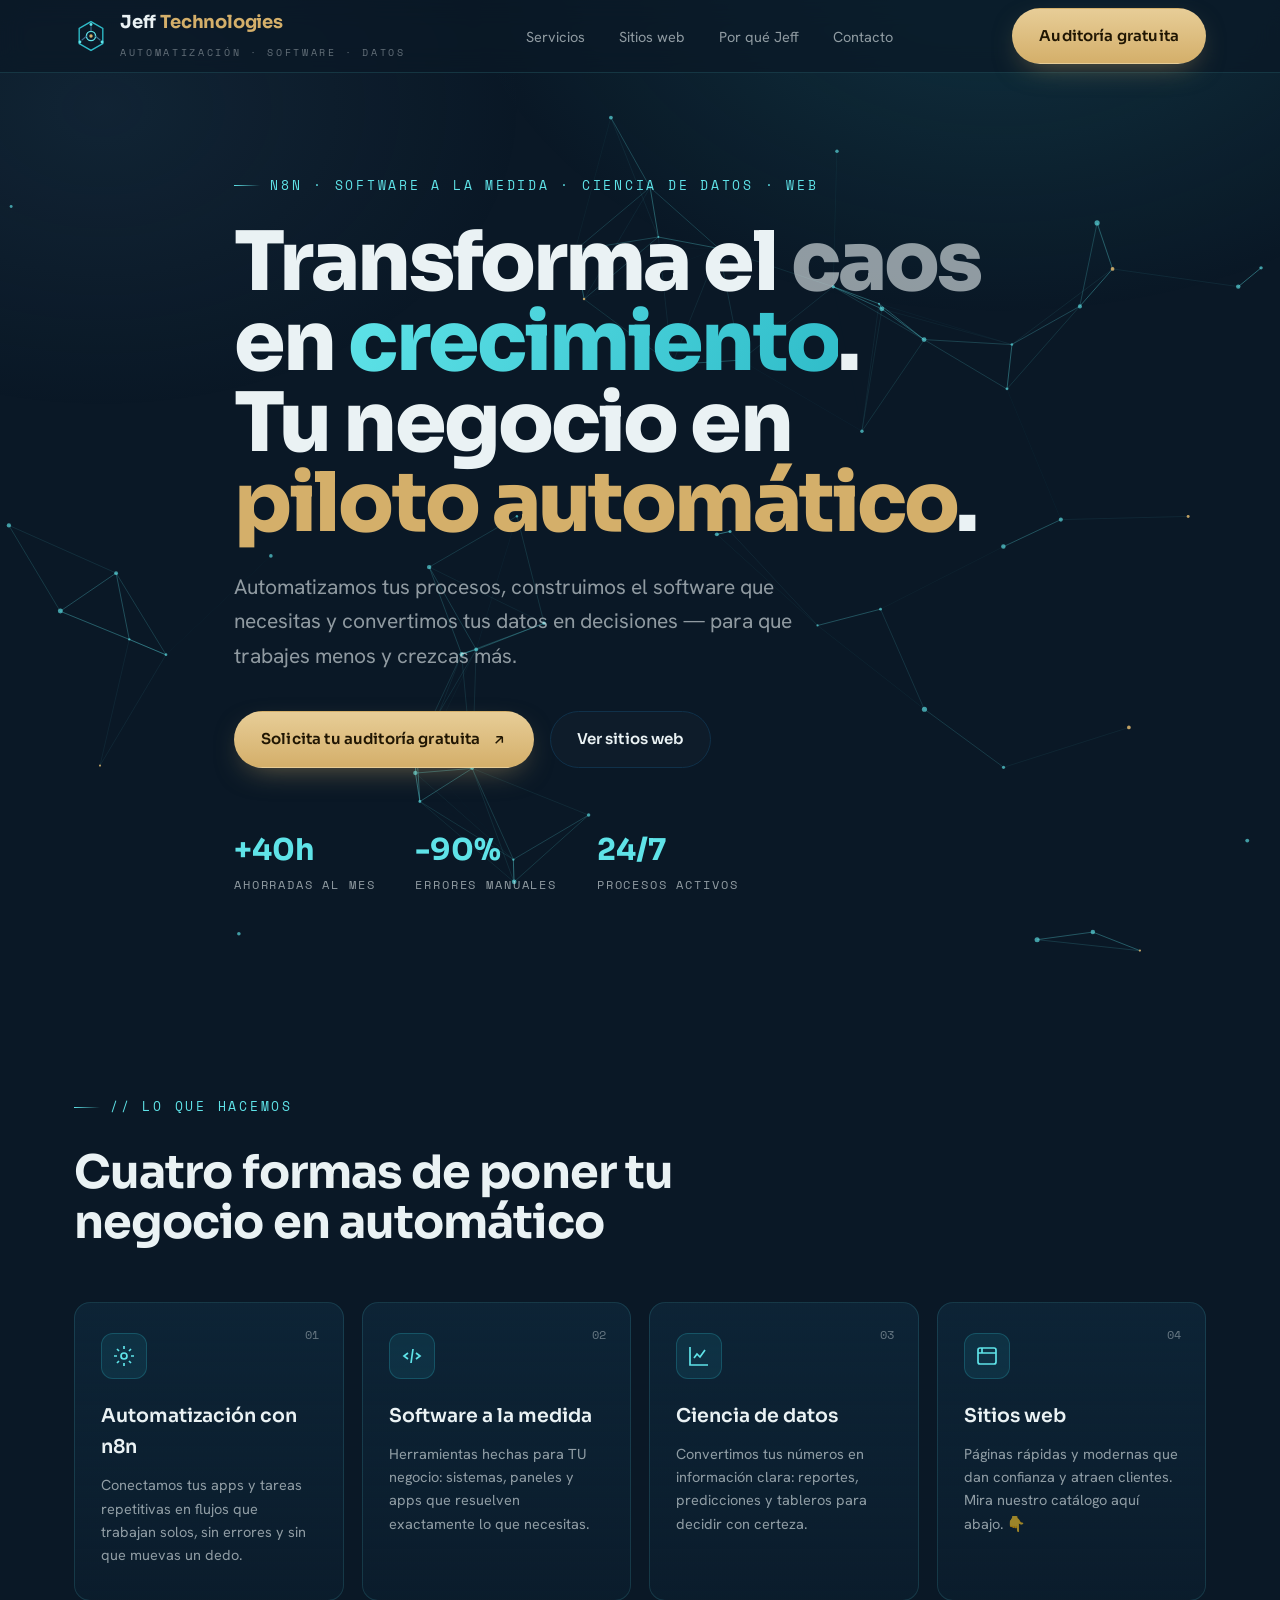
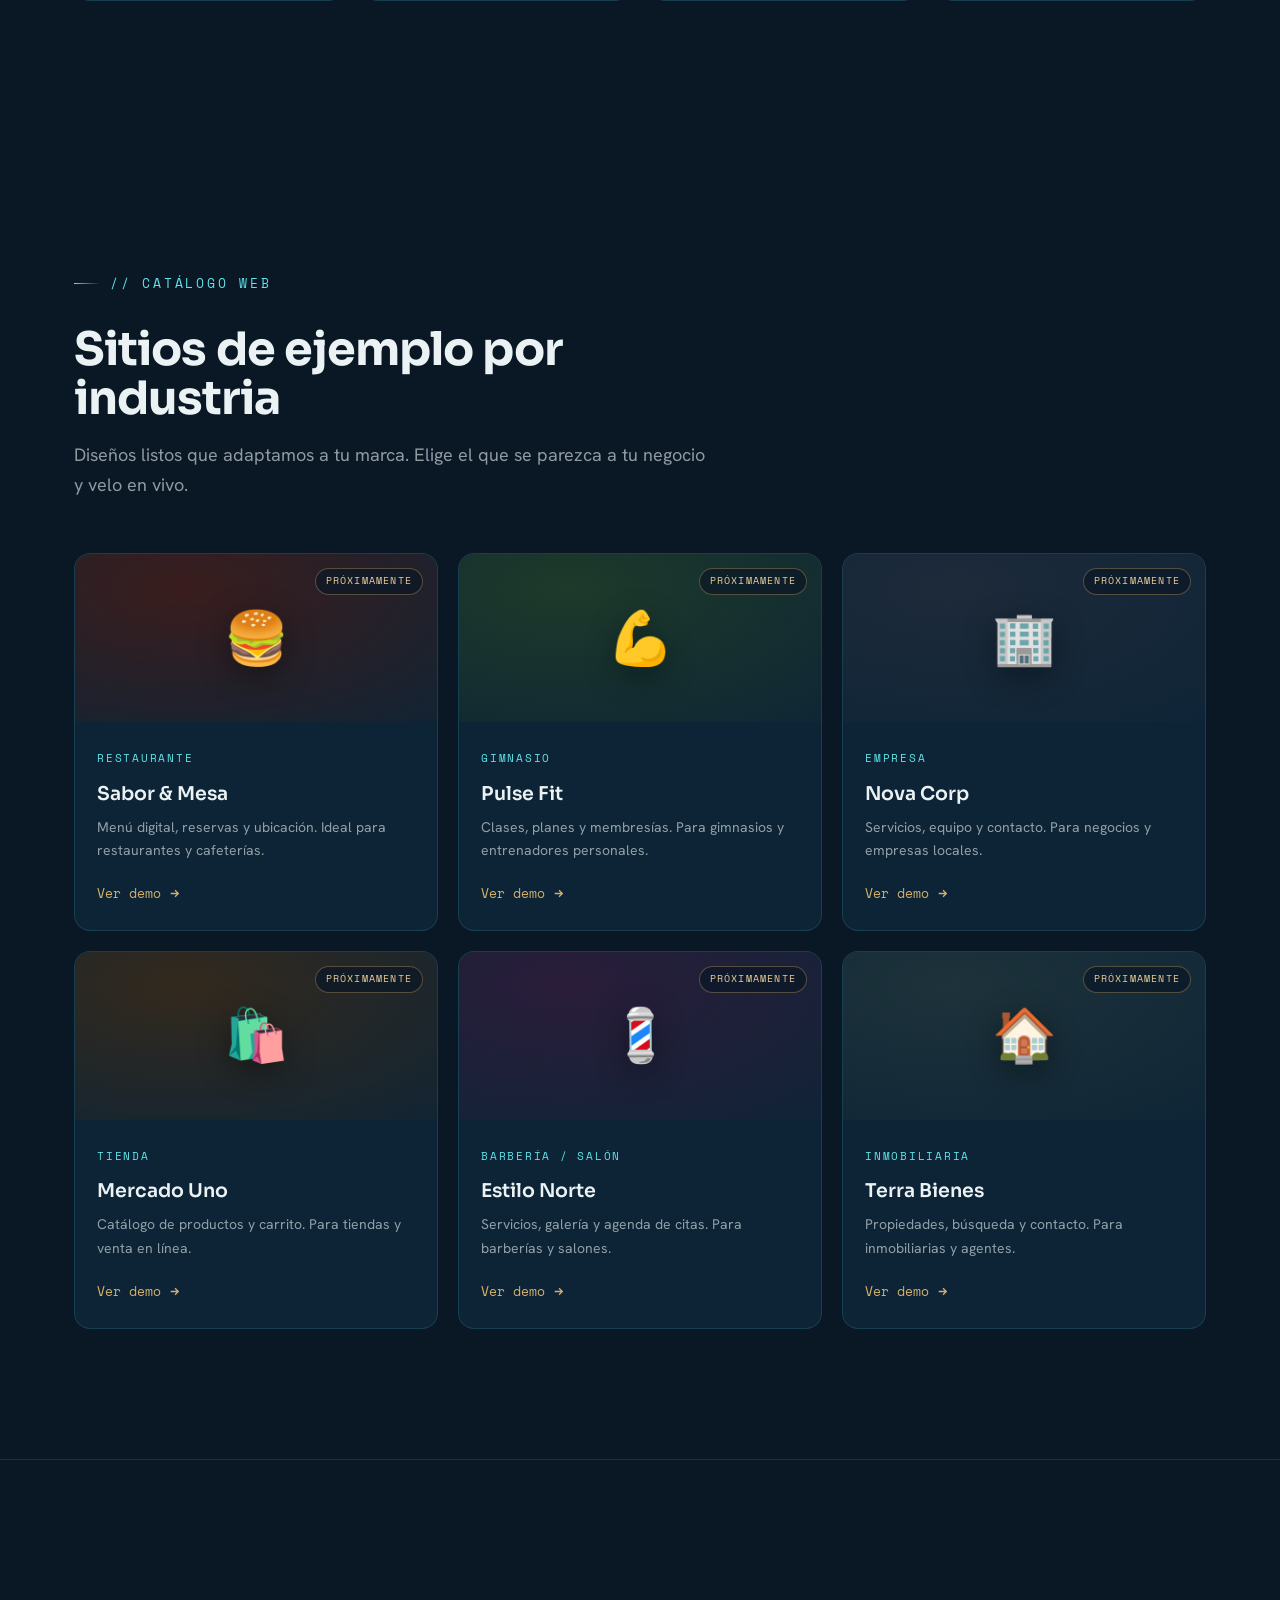
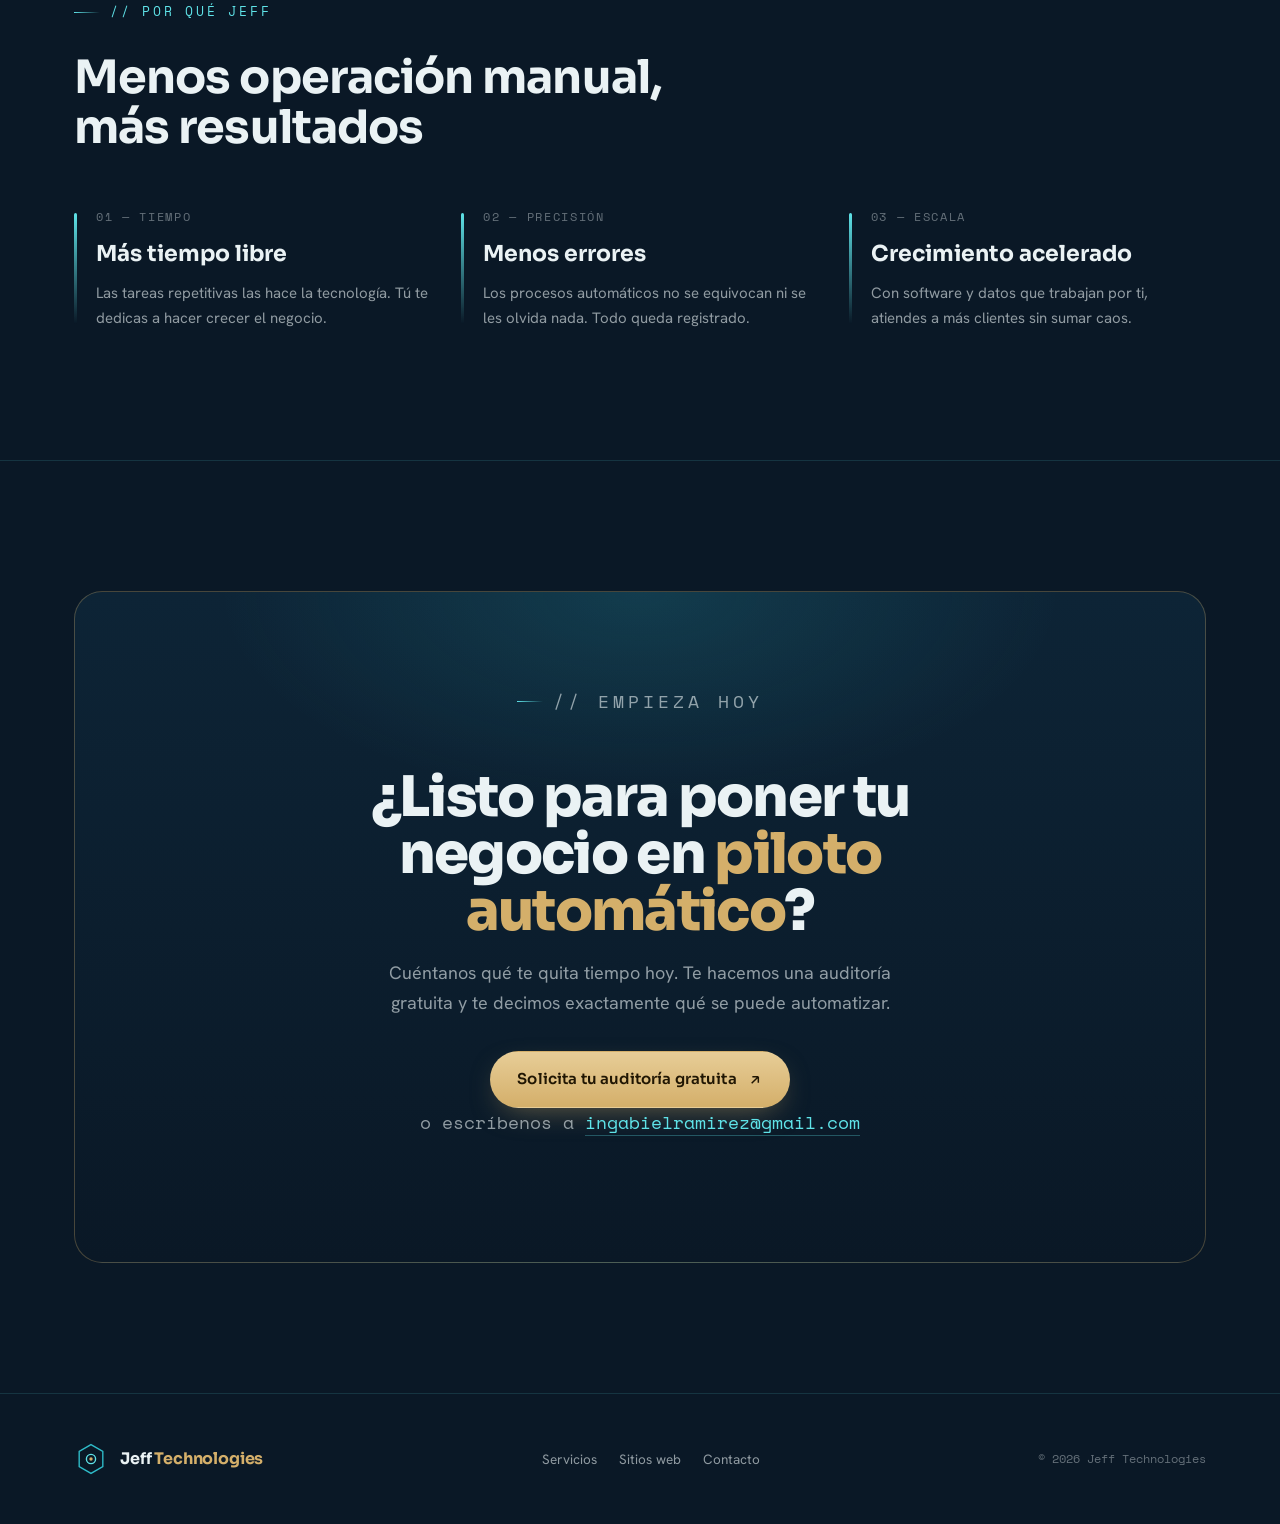
==== index.html @ 056e9b0d "Portada Jeff Technologies + 6 demos (Fase 1)" ====
<!DOCTYPE html>
<html lang="es">
<head>
  <meta charset="UTF-8" />
  <meta name="viewport" content="width=device-width, initial-scale=1.0" />
  <title>Jeff Technologies — Automatización, software y sitios web para tu negocio</title>
  <meta name="description" content="Transforma el caos en crecimiento. Automatizamos tu negocio con n8n, software a la medida, ciencia de datos y sitios web. Solicita tu auditoría gratuita." />
  <meta name="theme-color" content="#0A1826" />

  <!-- Open Graph -->
  <meta property="og:title" content="Jeff Technologies — Tu negocio en piloto automático" />
  <meta property="og:description" content="Automatización con n8n, software a la medida, ciencia de datos y sitios web." />
  <meta property="og:type" content="website" />

  <!-- Fuentes -->
  <link rel="preconnect" href="https://fonts.googleapis.com" />
  <link rel="preconnect" href="https://fonts.gstatic.com" crossorigin />
  <link href="https://fonts.googleapis.com/css2?family=Sora:wght@400;600;700;800&family=Hanken+Grotesk:wght@400;500;600&family=Space+Mono:wght@400;700&display=swap" rel="stylesheet" />

  <link rel="stylesheet" href="css/styles.css" />
  <link rel="icon" href="data:image/svg+xml,%3Csvg xmlns='http://www.w3.org/2000/svg' viewBox='0 0 32 32'%3E%3Cpolygon points='16,3 27,9.5 27,22.5 16,29 5,22.5 5,9.5' fill='none' stroke='%232FBCC9' stroke-width='2'/%3E%3Ccircle cx='16' cy='16' r='4' fill='%23D4AF6A'/%3E%3C/svg%3E" />
</head>
<body>

  <!-- ============ NAV ============ -->
  <header class="nav">
    <div class="container nav-inner">
      <a class="brand" href="#top" aria-label="Jeff Technologies — inicio">
        <svg class="brand-mark" viewBox="0 0 40 40" fill="none" aria-hidden="true">
          <polygon points="20,3 33.9,11 33.9,29 20,37 6.1,29 6.1,11" stroke="#2FBCC9" stroke-width="1.6"/>
          <circle cx="20" cy="20" r="5.4" stroke="#5FE3E8" stroke-width="1.6"/>
          <circle cx="20" cy="20" r="2" fill="#D4AF6A"/>
          <circle cx="20" cy="6.5" r="1.7" fill="#5FE3E8"/>
          <circle cx="33" cy="27" r="1.7" fill="#5FE3E8"/>
          <circle cx="7" cy="27" r="1.7" fill="#5FE3E8"/>
          <path d="M20 8.5v6M25 20l6 5M15 20l-6 5" stroke="#3E6E8E" stroke-width="1.2"/>
        </svg>
        <span>
          <span class="brand-name">Jeff<span> Technologies</span></span><br/>
          <span class="brand-tag">Automatización · Software · Datos</span>
        </span>
      </a>

      <nav aria-label="Principal">
        <ul class="nav-links">
          <li><a href="#servicios">Servicios</a></li>
          <li><a href="#trabajos">Sitios web</a></li>
          <li><a href="#porque">Por qué Jeff</a></li>
          <li><a href="#contacto">Contacto</a></li>
        </ul>
      </nav>

      <div class="nav-cta">
        <a class="btn btn-gold" href="mailto:ingabielramirez@gmail.com?subject=Auditor%C3%ADa%20gratuita%20-%20Jeff%20Technologies">Auditoría gratuita</a>
        <button class="nav-toggle" aria-label="Abrir menú" aria-expanded="false">
          <svg width="24" height="24" viewBox="0 0 24 24" fill="none" stroke="currentColor" stroke-width="2"><path d="M3 6h18M3 12h18M3 18h18"/></svg>
        </button>
      </div>
    </div>
  </header>

  <main id="top">

    <!-- ============ HERO ============ -->
    <section class="hero">
      <canvas id="net" aria-hidden="true"></canvas>
      <div class="container hero-inner">
        <p class="eyebrow hero-eyebrow reveal">n8n · Software a la medida · Ciencia de datos · Web</p>
        <h1 class="reveal" data-d="1">
          Transforma el <span class="caos">caos</span><br/>
          en <span class="glow">crecimiento</span>.<br/>
          Tu negocio en <span class="auto">piloto automático</span>.
        </h1>
        <p class="hero-sub reveal" data-d="2">
          Automatizamos tus procesos, construimos el software que necesitas y
          convertimos tus datos en decisiones — para que trabajes menos y crezcas más.
        </p>
        <div class="hero-actions reveal" data-d="3">
          <a class="btn btn-gold" href="mailto:ingabielramirez@gmail.com?subject=Auditor%C3%ADa%20gratuita%20-%20Jeff%20Technologies">
            Solicita tu auditoría gratuita
            <svg class="arw" width="16" height="16" viewBox="0 0 24 24" fill="none" stroke="currentColor" stroke-width="2.2"><path d="M7 17L17 7M17 7H8M17 7v9"/></svg>
          </a>
          <a class="btn btn-ghost" href="#trabajos">Ver sitios web</a>
        </div>
        <div class="hero-stats reveal" data-d="4">
          <div class="hero-stat"><div class="n">+40h</div><div class="l">ahorradas al mes</div></div>
          <div class="hero-stat"><div class="n">-90%</div><div class="l">errores manuales</div></div>
          <div class="hero-stat"><div class="n">24/7</div><div class="l">procesos activos</div></div>
        </div>
      </div>
    </section>

    <!-- ============ SERVICIOS ============ -->
    <section class="section" id="servicios">
      <div class="container">
        <div class="section-head reveal">
          <p class="eyebrow">// Lo que hacemos</p>
          <h2 class="section-title">Cuatro formas de poner tu negocio en automático</h2>
        </div>
        <div class="grid-services">

          <article class="svc reveal">
            <span class="svc-num">01</span>
            <div class="svc-ico" aria-hidden="true">
              <svg width="24" height="24" viewBox="0 0 24 24" fill="none" stroke="currentColor" stroke-width="1.7"><circle cx="12" cy="12" r="3"/><path d="M12 2v3M12 19v3M2 12h3M19 12h3M5 5l2 2M17 17l2 2M19 5l-2 2M7 17l-2 2"/></svg>
            </div>
            <h3>Automatización con n8n</h3>
            <p>Conectamos tus apps y tareas repetitivas en flujos que trabajan solos, sin errores y sin que muevas un dedo.</p>
          </article>

          <article class="svc reveal" data-d="1">
            <span class="svc-num">02</span>
            <div class="svc-ico" aria-hidden="true">
              <svg width="24" height="24" viewBox="0 0 24 24" fill="none" stroke="currentColor" stroke-width="1.7"><path d="M8 9l-4 3 4 3M16 9l4 3-4 3M13 5l-2 14"/></svg>
            </div>
            <h3>Software a la medida</h3>
            <p>Herramientas hechas para TU negocio: sistemas, paneles y apps que resuelven exactamente lo que necesitas.</p>
          </article>

          <article class="svc reveal" data-d="2">
            <span class="svc-num">03</span>
            <div class="svc-ico" aria-hidden="true">
              <svg width="24" height="24" viewBox="0 0 24 24" fill="none" stroke="currentColor" stroke-width="1.7"><path d="M3 3v18h18"/><path d="M7 14l3-4 3 3 5-7"/></svg>
            </div>
            <h3>Ciencia de datos</h3>
            <p>Convertimos tus números en información clara: reportes, predicciones y tableros para decidir con certeza.</p>
          </article>

          <article class="svc reveal" data-d="3">
            <span class="svc-num">04</span>
            <div class="svc-ico" aria-hidden="true">
              <svg width="24" height="24" viewBox="0 0 24 24" fill="none" stroke="currentColor" stroke-width="1.7"><rect x="3" y="4" width="18" height="16" rx="2"/><path d="M3 9h18M7 4v5"/></svg>
            </div>
            <h3>Sitios web</h3>
            <p>Páginas rápidas y modernas que dan confianza y atraen clientes. Mira nuestro catálogo aquí abajo. 👇</p>
          </article>

        </div>
      </div>
    </section>

    <!-- ============ CATÁLOGO WEB ============ -->
    <section class="section" id="trabajos">
      <div class="container">
        <div class="section-head reveal">
          <p class="eyebrow">// Catálogo web</p>
          <h2 class="section-title">Sitios de ejemplo por industria</h2>
          <p class="section-sub">Diseños listos que adaptamos a tu marca. Elige el que se parezca a tu negocio y velo en vivo.</p>
        </div>
        <div class="grid-work">

          <a class="work reveal" href="demos/restaurante/index.html">
            <span class="work-badge">Próximamente</span>
            <div class="work-thumb" style="background:radial-gradient(120% 120% at 30% 20%, #3a1d1d, #0d2436);"><span class="emoji">🍔</span></div>
            <div class="work-body">
              <span class="work-cat">Restaurante</span>
              <h3>Sabor &amp; Mesa</h3>
              <p>Menú digital, reservas y ubicación. Ideal para restaurantes y cafeterías.</p>
              <span class="work-link">Ver demo <svg width="13" height="13" viewBox="0 0 24 24" fill="none" stroke="currentColor" stroke-width="2.4"><path d="M5 12h14M13 6l6 6-6 6"/></svg></span>
            </div>
          </a>

          <a class="work reveal" data-d="1" href="demos/gimnasio/index.html">
            <span class="work-badge">Próximamente</span>
            <div class="work-thumb" style="background:radial-gradient(120% 120% at 30% 20%, #1d3a2a, #0d2436);"><span class="emoji">💪</span></div>
            <div class="work-body">
              <span class="work-cat">Gimnasio</span>
              <h3>Pulse Fit</h3>
              <p>Clases, planes y membresías. Para gimnasios y entrenadores personales.</p>
              <span class="work-link">Ver demo <svg width="13" height="13" viewBox="0 0 24 24" fill="none" stroke="currentColor" stroke-width="2.4"><path d="M5 12h14M13 6l6 6-6 6"/></svg></span>
            </div>
          </a>

          <a class="work reveal" data-d="2" href="demos/empresa/index.html">
            <span class="work-badge">Próximamente</span>
            <div class="work-thumb" style="background:radial-gradient(120% 120% at 30% 20%, #1d2a3a, #0d2436);"><span class="emoji">🏢</span></div>
            <div class="work-body">
              <span class="work-cat">Empresa</span>
              <h3>Nova Corp</h3>
              <p>Servicios, equipo y contacto. Para negocios y empresas locales.</p>
              <span class="work-link">Ver demo <svg width="13" height="13" viewBox="0 0 24 24" fill="none" stroke="currentColor" stroke-width="2.4"><path d="M5 12h14M13 6l6 6-6 6"/></svg></span>
            </div>
          </a>

          <a class="work reveal" href="demos/tienda/index.html">
            <span class="work-badge">Próximamente</span>
            <div class="work-thumb" style="background:radial-gradient(120% 120% at 30% 20%, #33291d, #0d2436);"><span class="emoji">🛍️</span></div>
            <div class="work-body">
              <span class="work-cat">Tienda</span>
              <h3>Mercado Uno</h3>
              <p>Catálogo de productos y carrito. Para tiendas y venta en línea.</p>
              <span class="work-link">Ver demo <svg width="13" height="13" viewBox="0 0 24 24" fill="none" stroke="currentColor" stroke-width="2.4"><path d="M5 12h14M13 6l6 6-6 6"/></svg></span>
            </div>
          </a>

          <a class="work reveal" data-d="1" href="demos/barberia/index.html">
            <span class="work-badge">Próximamente</span>
            <div class="work-thumb" style="background:radial-gradient(120% 120% at 30% 20%, #2a1d3a, #0d2436);"><span class="emoji">💈</span></div>
            <div class="work-body">
              <span class="work-cat">Barbería / Salón</span>
              <h3>Estilo Norte</h3>
              <p>Servicios, galería y agenda de citas. Para barberías y salones.</p>
              <span class="work-link">Ver demo <svg width="13" height="13" viewBox="0 0 24 24" fill="none" stroke="currentColor" stroke-width="2.4"><path d="M5 12h14M13 6l6 6-6 6"/></svg></span>
            </div>
          </a>

          <a class="work reveal" data-d="2" href="demos/inmobiliaria/index.html">
            <span class="work-badge">Próximamente</span>
            <div class="work-thumb" style="background:radial-gradient(120% 120% at 30% 20%, #1d323a, #0d2436);"><span class="emoji">🏠</span></div>
            <div class="work-body">
              <span class="work-cat">Inmobiliaria</span>
              <h3>Terra Bienes</h3>
              <p>Propiedades, búsqueda y contacto. Para inmobiliarias y agentes.</p>
              <span class="work-link">Ver demo <svg width="13" height="13" viewBox="0 0 24 24" fill="none" stroke="currentColor" stroke-width="2.4"><path d="M5 12h14M13 6l6 6-6 6"/></svg></span>
            </div>
          </a>

        </div>
      </div>
    </section>

    <!-- ============ POR QUÉ JEFF ============ -->
    <section class="section why" id="porque">
      <div class="container">
        <div class="section-head reveal">
          <p class="eyebrow">// Por qué Jeff</p>
          <h2 class="section-title">Menos operación manual, más resultados</h2>
        </div>
        <div class="grid-why">
          <div class="value reveal">
            <div class="k">01 — TIEMPO</div>
            <h3>Más tiempo libre</h3>
            <p>Las tareas repetitivas las hace la tecnología. Tú te dedicas a hacer crecer el negocio.</p>
          </div>
          <div class="value reveal" data-d="1">
            <div class="k">02 — PRECISIÓN</div>
            <h3>Menos errores</h3>
            <p>Los procesos automáticos no se equivocan ni se les olvida nada. Todo queda registrado.</p>
          </div>
          <div class="value reveal" data-d="2">
            <div class="k">03 — ESCALA</div>
            <h3>Crecimiento acelerado</h3>
            <p>Con software y datos que trabajan por ti, atiendes a más clientes sin sumar caos.</p>
          </div>
        </div>
      </div>
    </section>

    <!-- ============ CTA FINAL ============ -->
    <section class="section cta" id="contacto">
      <div class="container">
        <div class="cta-card reveal">
          <p class="eyebrow" style="justify-content:center;">// Empieza hoy</p>
          <h2>¿Listo para poner tu negocio en <span>piloto automático</span>?</h2>
          <p>Cuéntanos qué te quita tiempo hoy. Te hacemos una auditoría gratuita y te decimos exactamente qué se puede automatizar.</p>
          <a class="btn btn-gold" href="mailto:ingabielramirez@gmail.com?subject=Auditor%C3%ADa%20gratuita%20-%20Jeff%20Technologies&body=Hola%20Jeff%20Technologies%2C%20me%20interesa%20una%20auditor%C3%ADa%20gratuita.%20Mi%20negocio%20es%3A">
            Solicita tu auditoría gratuita
            <svg class="arw" width="16" height="16" viewBox="0 0 24 24" fill="none" stroke="currentColor" stroke-width="2.2"><path d="M7 17L17 7M17 7H8M17 7v9"/></svg>
          </a>
          <p class="cta-mail">o escríbenos a <a href="mailto:ingabielramirez@gmail.com">ingabielramirez@gmail.com</a></p>
        </div>
      </div>
    </section>

  </main>

  <!-- ============ FOOTER ============ -->
  <footer class="footer">
    <div class="container footer-inner">
      <div class="brand">
        <svg class="brand-mark" viewBox="0 0 40 40" fill="none" aria-hidden="true">
          <polygon points="20,3 33.9,11 33.9,29 20,37 6.1,29 6.1,11" stroke="#2FBCC9" stroke-width="1.6"/>
          <circle cx="20" cy="20" r="5.4" stroke="#5FE3E8" stroke-width="1.6"/>
          <circle cx="20" cy="20" r="2" fill="#D4AF6A"/>
        </svg>
        <span class="brand-name">Jeff<span style="color:var(--gold)"> Technologies</span></span>
      </div>
      <div class="footer-links">
        <a href="#servicios">Servicios</a>
        <a href="#trabajos">Sitios web</a>
        <a href="mailto:ingabielramirez@gmail.com">Contacto</a>
      </div>
      <div class="footer-copy">© <span id="year">2026</span> Jeff Technologies</div>
    </div>
  </footer>

  <script src="js/main.js"></script>
</body>
</html>
---- css/styles.css ----
/* =========================================================
   Jeff Technologies — Marca compartida
   Concepto: "La Red" — nodos conectados, automatización
   ========================================================= */

:root {
  /* Paleta (del logo) */
  --ink:        #0A1826;   /* fondo tinta */
  --ink-2:      #0d2436;   /* paneles */
  --ink-3:      #10314a;   /* bordes/hover */
  --teal:       #2FBCC9;
  --cyan:       #5FE3E8;
  --steel:      #3E6E8E;
  --gold:       #D4AF6A;   /* acento premium — usar con restricción */
  --gold-soft:  #e7cd97;
  --text:       #EAF2F4;
  --muted:      rgba(234, 242, 244, 0.60);
  --muted-2:    rgba(234, 242, 244, 0.40);
  --line:       rgba(95, 227, 232, 0.14);

  /* Tipografía */
  --font-display: "Sora", system-ui, sans-serif;
  --font-body:    "Hanken Grotesk", system-ui, sans-serif;
  --font-mono:    "Space Mono", ui-monospace, monospace;

  /* Métrica */
  --maxw: 1180px;
  --radius: 16px;
  --ease: cubic-bezier(0.22, 1, 0.36, 1);
}

*, *::before, *::after { box-sizing: border-box; }

html { scroll-behavior: smooth; }

body {
  margin: 0;
  background: var(--ink);
  color: var(--text);
  font-family: var(--font-body);
  font-size: 17px;
  line-height: 1.65;
  -webkit-font-smoothing: antialiased;
  text-rendering: optimizeLegibility;
  overflow-x: hidden;
}

/* Textura sutil de grano + resplandor ambiental */
body::before {
  content: "";
  position: fixed;
  inset: 0;
  pointer-events: none;
  z-index: 0;
  background:
    radial-gradient(900px 600px at 78% -5%, rgba(47, 188, 201, 0.16), transparent 60%),
    radial-gradient(700px 500px at 8% 12%, rgba(62, 110, 142, 0.14), transparent 60%);
}

img { max-width: 100%; display: block; }
a { color: inherit; text-decoration: none; }

.container {
  width: 100%;
  max-width: var(--maxw);
  margin-inline: auto;
  padding-inline: 24px;
}

/* Elementos de estructura reutilizables ------------------- */
.eyebrow {
  font-family: var(--font-mono);
  font-size: 12.5px;
  letter-spacing: 0.22em;
  text-transform: uppercase;
  color: var(--cyan);
  display: inline-flex;
  align-items: center;
  gap: 10px;
}
.eyebrow::before {
  content: "";
  width: 26px;
  height: 1px;
  background: linear-gradient(90deg, var(--cyan), transparent);
}

.section {
  position: relative;
  z-index: 1;
  padding-block: clamp(72px, 12vw, 130px);
}

.section-head {
  max-width: 640px;
  margin-bottom: 54px;
}
.section-title {
  font-family: var(--font-display);
  font-weight: 700;
  font-size: clamp(28px, 4.4vw, 46px);
  line-height: 1.08;
  letter-spacing: -0.02em;
  margin: 18px 0 0;
}
.section-sub {
  color: var(--muted);
  font-size: 18px;
  margin-top: 16px;
}

/* Botones -------------------------------------------------- */
.btn {
  --pad: 15px 26px;
  display: inline-flex;
  align-items: center;
  gap: 10px;
  padding: var(--pad);
  font-family: var(--font-display);
  font-weight: 600;
  font-size: 15px;
  letter-spacing: 0.01em;
  border-radius: 999px;
  border: 1px solid transparent;
  cursor: pointer;
  transition: transform 0.25s var(--ease), box-shadow 0.25s var(--ease),
              background 0.25s var(--ease), border-color 0.25s var(--ease);
}
.btn-gold {
  background: linear-gradient(180deg, var(--gold-soft), var(--gold));
  color: #201603;
  box-shadow: 0 10px 30px -12px rgba(212, 175, 106, 0.55);
}
.btn-gold:hover {
  transform: translateY(-2px);
  box-shadow: 0 16px 40px -12px rgba(212, 175, 106, 0.7);
}
.btn-ghost {
  background: rgba(255, 255, 255, 0.02);
  border-color: var(--ink-3);
  color: var(--text);
}
.btn-ghost:hover {
  border-color: var(--teal);
  transform: translateY(-2px);
}
.btn .arw { transition: transform 0.25s var(--ease); }
.btn:hover .arw { transform: translate(3px, -3px); }

/* Navegación ---------------------------------------------- */
.nav {
  position: sticky;
  top: 0;
  z-index: 50;
  backdrop-filter: blur(12px);
  background: rgba(10, 24, 38, 0.72);
  border-bottom: 1px solid var(--line);
}
.nav-inner {
  display: flex;
  align-items: center;
  justify-content: space-between;
  height: 72px;
}
.brand { display: flex; align-items: center; gap: 12px; }
.brand-mark { width: 34px; height: 34px; flex: none; }
.brand-name {
  font-family: var(--font-display);
  font-weight: 700;
  font-size: 18px;
  letter-spacing: -0.01em;
  line-height: 1;
}
.brand-name span { color: var(--gold); }
.brand-tag {
  font-family: var(--font-mono);
  font-size: 9.5px;
  letter-spacing: 0.28em;
  color: var(--muted-2);
  text-transform: uppercase;
  white-space: nowrap;
}
.nav-links {
  display: flex;
  align-items: center;
  gap: 34px;
  list-style: none;
  margin: 0;
  padding: 0;
}
.nav-links a {
  font-size: 14.5px;
  color: var(--muted);
  transition: color 0.2s;
  position: relative;
}
.nav-links a:hover { color: var(--text); }
.nav-cta { display: flex; align-items: center; gap: 16px; }
.nav-toggle {
  display: none;
  background: none; border: 0; cursor: pointer;
  width: 42px; height: 42px; color: var(--text);
}

/* Hero ----------------------------------------------------- */
.hero {
  position: relative;
  min-height: 92vh;
  display: flex;
  align-items: center;
  overflow: hidden;
  padding-block: 90px 60px;
}
#net {
  position: absolute;
  inset: 0;
  width: 100%;
  height: 100%;
  z-index: 0;
}
.hero-inner { position: relative; z-index: 2; max-width: 860px; }
.hero-eyebrow { margin-bottom: 26px; }
.hero h1 {
  font-family: var(--font-display);
  font-weight: 800;
  font-size: clamp(38px, 7.4vw, 82px);
  line-height: 0.98;
  letter-spacing: -0.035em;
  margin: 0 0 26px;
}
.hero h1 .caos {
  color: var(--muted);
  position: relative;
}
.hero h1 .glow {
  background: linear-gradient(120deg, var(--cyan), var(--teal));
  -webkit-background-clip: text;
  background-clip: text;
  color: transparent;
}
.hero h1 .auto { color: var(--gold); }
.hero-sub {
  font-size: clamp(17px, 2vw, 21px);
  color: var(--muted);
  max-width: 620px;
  margin: 0 0 38px;
}
.hero-actions { display: flex; flex-wrap: wrap; gap: 16px; align-items: center; }
.hero-note {
  font-family: var(--font-mono);
  font-size: 12.5px;
  color: var(--muted-2);
  letter-spacing: 0.04em;
}
.hero-stats {
  display: flex;
  gap: 40px;
  margin-top: 58px;
  flex-wrap: wrap;
}
.hero-stat .n {
  font-family: var(--font-display);
  font-weight: 700;
  font-size: 30px;
  color: var(--cyan);
}
.hero-stat .l {
  font-family: var(--font-mono);
  font-size: 11.5px;
  letter-spacing: 0.16em;
  text-transform: uppercase;
  color: var(--muted);
}

/* Servicios ------------------------------------------------ */
.grid-services {
  display: grid;
  grid-template-columns: repeat(4, 1fr);
  gap: 18px;
}
.svc {
  background: linear-gradient(180deg, var(--ink-2), rgba(13, 36, 54, 0.4));
  border: 1px solid var(--line);
  border-radius: var(--radius);
  padding: 30px 26px 34px;
  position: relative;
  overflow: hidden;
  transition: transform 0.3s var(--ease), border-color 0.3s var(--ease);
}
.svc::after {
  content: "";
  position: absolute;
  top: 0; left: 0; right: 0;
  height: 2px;
  background: linear-gradient(90deg, var(--teal), var(--cyan));
  transform: scaleX(0);
  transform-origin: left;
  transition: transform 0.4s var(--ease);
}
.svc:hover { transform: translateY(-6px); border-color: rgba(95, 227, 232, 0.35); }
.svc:hover::after { transform: scaleX(1); }
.svc-ico {
  width: 46px; height: 46px;
  display: grid; place-items: center;
  border-radius: 12px;
  background: rgba(47, 188, 201, 0.1);
  border: 1px solid rgba(47, 188, 201, 0.25);
  color: var(--cyan);
  margin-bottom: 22px;
}
.svc-num {
  position: absolute;
  top: 22px; right: 24px;
  font-family: var(--font-mono);
  font-size: 12px;
  color: var(--muted-2);
}
.svc h3 {
  font-family: var(--font-display);
  font-weight: 600;
  font-size: 19px;
  margin: 0 0 10px;
}
.svc p { margin: 0; font-size: 14.5px; color: var(--muted); line-height: 1.6; }

/* Catálogo web -------------------------------------------- */
.grid-work {
  display: grid;
  grid-template-columns: repeat(3, 1fr);
  gap: 20px;
}
.work {
  display: block;
  border-radius: var(--radius);
  border: 1px solid var(--line);
  background: var(--ink-2);
  overflow: hidden;
  position: relative;
  transition: transform 0.3s var(--ease), border-color 0.3s var(--ease),
              box-shadow 0.3s var(--ease);
}
.work:hover {
  transform: translateY(-6px);
  border-color: rgba(95, 227, 232, 0.4);
  box-shadow: 0 24px 50px -24px rgba(0, 0, 0, 0.7);
}
.work-thumb {
  height: 168px;
  position: relative;
  display: grid;
  place-items: center;
  overflow: hidden;
}
.work-thumb .emoji { font-size: 52px; filter: drop-shadow(0 8px 16px rgba(0,0,0,.4)); }
.work-body { padding: 20px 22px 24px; }
.work-cat {
  font-family: var(--font-mono);
  font-size: 11px;
  letter-spacing: 0.16em;
  text-transform: uppercase;
  color: var(--cyan);
}
.work h3 {
  font-family: var(--font-display);
  font-weight: 600;
  font-size: 19px;
  margin: 8px 0 6px;
}
.work p { margin: 0 0 16px; font-size: 14px; color: var(--muted); }
.work-link {
  font-family: var(--font-mono);
  font-size: 13px;
  color: var(--gold);
  display: inline-flex; align-items: center; gap: 7px;
}
.work-badge {
  position: absolute;
  top: 14px; right: 14px;
  font-family: var(--font-mono);
  font-size: 10px;
  letter-spacing: 0.12em;
  text-transform: uppercase;
  color: var(--gold-soft);
  background: rgba(10, 24, 38, 0.7);
  border: 1px solid rgba(212, 175, 106, 0.35);
  padding: 4px 10px;
  border-radius: 999px;
  z-index: 2;
}

/* ¿Por qué Jeff? ------------------------------------------ */
.why { border-top: 1px solid var(--line); border-bottom: 1px solid var(--line); }
.grid-why { display: grid; grid-template-columns: repeat(3, 1fr); gap: 30px; }
.value { position: relative; padding-left: 22px; }
.value::before {
  content: "";
  position: absolute; left: 0; top: 6px; bottom: 6px;
  width: 3px; border-radius: 3px;
  background: linear-gradient(180deg, var(--cyan), transparent);
}
.value .k {
  font-family: var(--font-mono);
  font-size: 12px;
  color: var(--muted-2);
  letter-spacing: 0.14em;
}
.value h3 {
  font-family: var(--font-display);
  font-weight: 700;
  font-size: 22px;
  margin: 10px 0 8px;
}
.value p { margin: 0; color: var(--muted); font-size: 15px; }

/* CTA final ------------------------------------------------ */
.cta {
  position: relative;
  overflow: hidden;
  text-align: center;
}
.cta-card {
  position: relative;
  border-radius: 28px;
  border: 1px solid rgba(212, 175, 106, 0.3);
  background:
    radial-gradient(600px 300px at 50% 0%, rgba(47, 188, 201, 0.16), transparent 70%),
    linear-gradient(180deg, var(--ink-2), var(--ink));
  padding: clamp(48px, 8vw, 90px) 28px;
}
.cta h2 {
  font-family: var(--font-display);
  font-weight: 800;
  font-size: clamp(30px, 5.2vw, 56px);
  line-height: 1.02;
  letter-spacing: -0.03em;
  margin: 18px auto 18px;
  max-width: 720px;
}
.cta h2 span { color: var(--gold); }
.cta p { color: var(--muted); max-width: 520px; margin: 0 auto 34px; font-size: 18px; }
.cta-mail {
  margin-top: 26px;
  font-family: var(--font-mono);
  font-size: 14px;
  color: var(--muted);
}
.cta-mail a { color: var(--cyan); border-bottom: 1px solid rgba(95,227,232,.3); }

/* Footer --------------------------------------------------- */
.footer {
  position: relative;
  z-index: 1;
  border-top: 1px solid var(--line);
  padding-block: 48px;
}
.footer-inner {
  display: flex;
  align-items: center;
  justify-content: space-between;
  gap: 24px;
  flex-wrap: wrap;
}
.footer .brand-name { font-size: 16px; }
.footer-copy { font-family: var(--font-mono); font-size: 12px; color: var(--muted-2); }
.footer-links { display: flex; gap: 22px; }
.footer-links a { font-size: 13.5px; color: var(--muted); }
.footer-links a:hover { color: var(--cyan); }

/* Animaciones de entrada ---------------------------------- */
.reveal {
  opacity: 0;
  transform: translateY(26px);
  transition: opacity 0.7s var(--ease), transform 0.7s var(--ease);
}
.reveal.in { opacity: 1; transform: none; }
.reveal[data-d="1"] { transition-delay: 0.08s; }
.reveal[data-d="2"] { transition-delay: 0.16s; }
.reveal[data-d="3"] { transition-delay: 0.24s; }
.reveal[data-d="4"] { transition-delay: 0.32s; }

/* Responsivo ---------------------------------------------- */
@media (max-width: 940px) {
  .grid-services { grid-template-columns: repeat(2, 1fr); }
  .grid-work { grid-template-columns: repeat(2, 1fr); }
  .grid-why { grid-template-columns: 1fr; gap: 22px; }
}

/* Menú → hamburguesa antes de que se amontone */
@media (max-width: 900px) {
  .nav-links, .nav-cta .btn { display: none; }
  .nav-toggle { display: grid; place-items: center; }
  .nav.open .nav-links {
    display: flex;
    position: absolute;
    top: 72px; left: 0; right: 0;
    flex-direction: column;
    gap: 4px;
    padding: 18px 24px 26px;
    background: var(--ink-2);
    border-bottom: 1px solid var(--line);
  }
  .nav.open .nav-links a { padding: 10px 0; font-size: 16px; }
}

@media (max-width: 720px) {
  body { font-size: 16px; }
  .hero { min-height: auto; padding-block: 60px 40px; }
  .hero-stats { gap: 28px; }
}
@media (max-width: 380px) {
  .brand-tag { display: none; }
}
@media (max-width: 520px) {
  .grid-services, .grid-work { grid-template-columns: 1fr; }
}

/* Accesibilidad ------------------------------------------- */
:focus-visible {
  outline: 2px solid var(--cyan);
  outline-offset: 3px;
  border-radius: 6px;
}
@media (prefers-reduced-motion: reduce) {
  * { animation: none !important; scroll-behavior: auto !important; }
  .reveal { opacity: 1; transform: none; transition: none; }
}
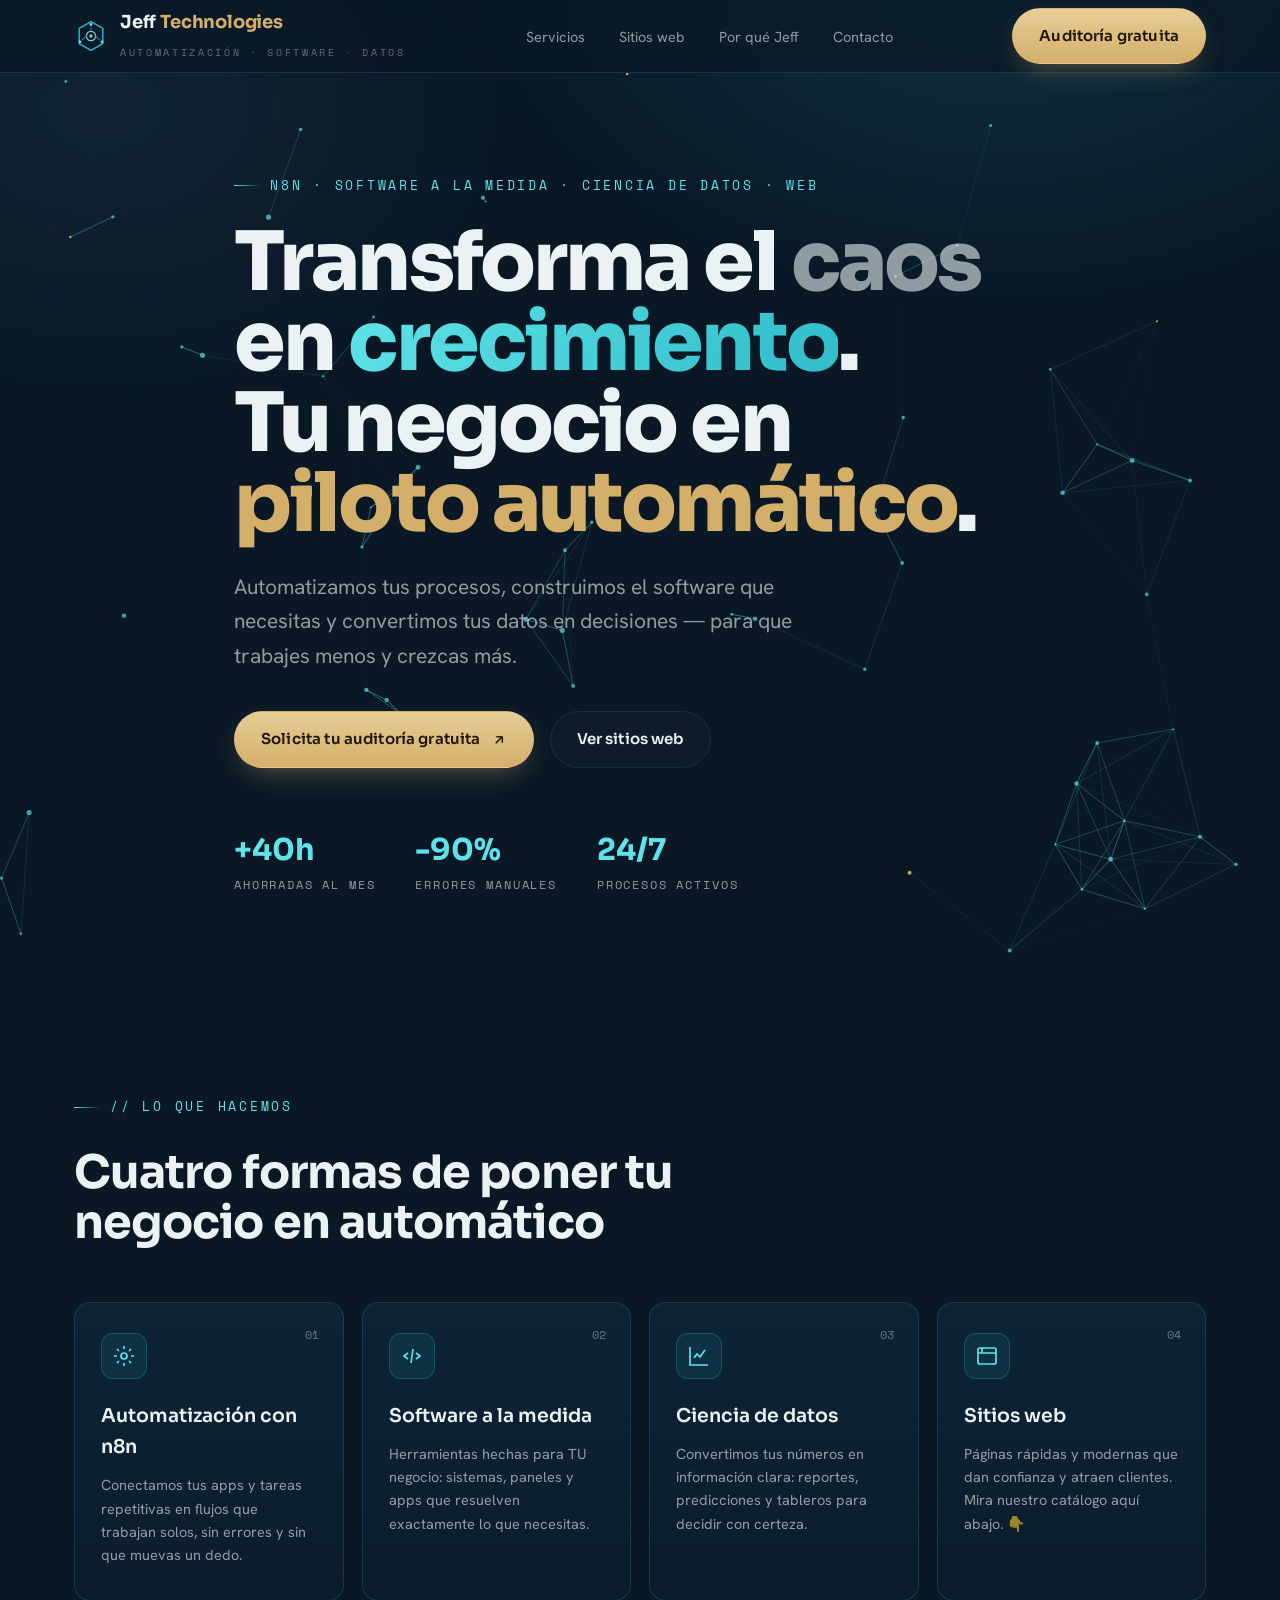
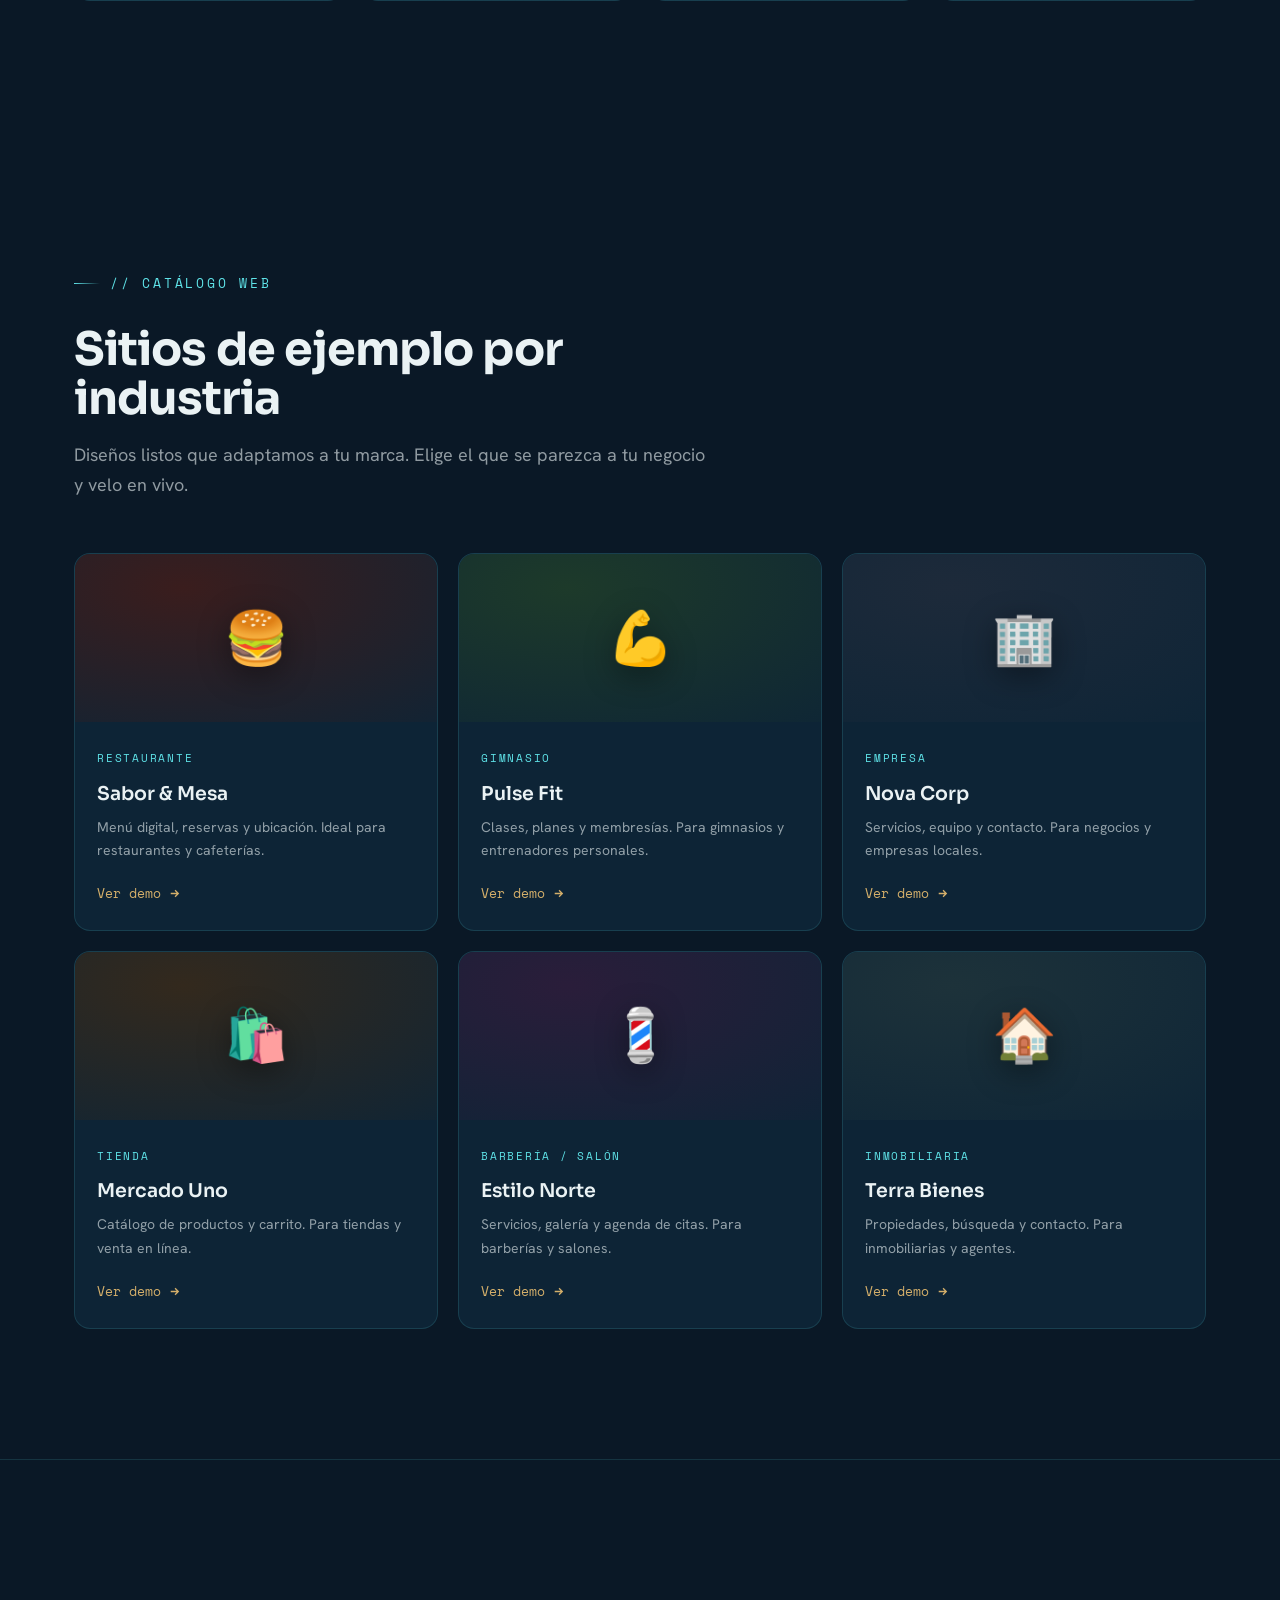
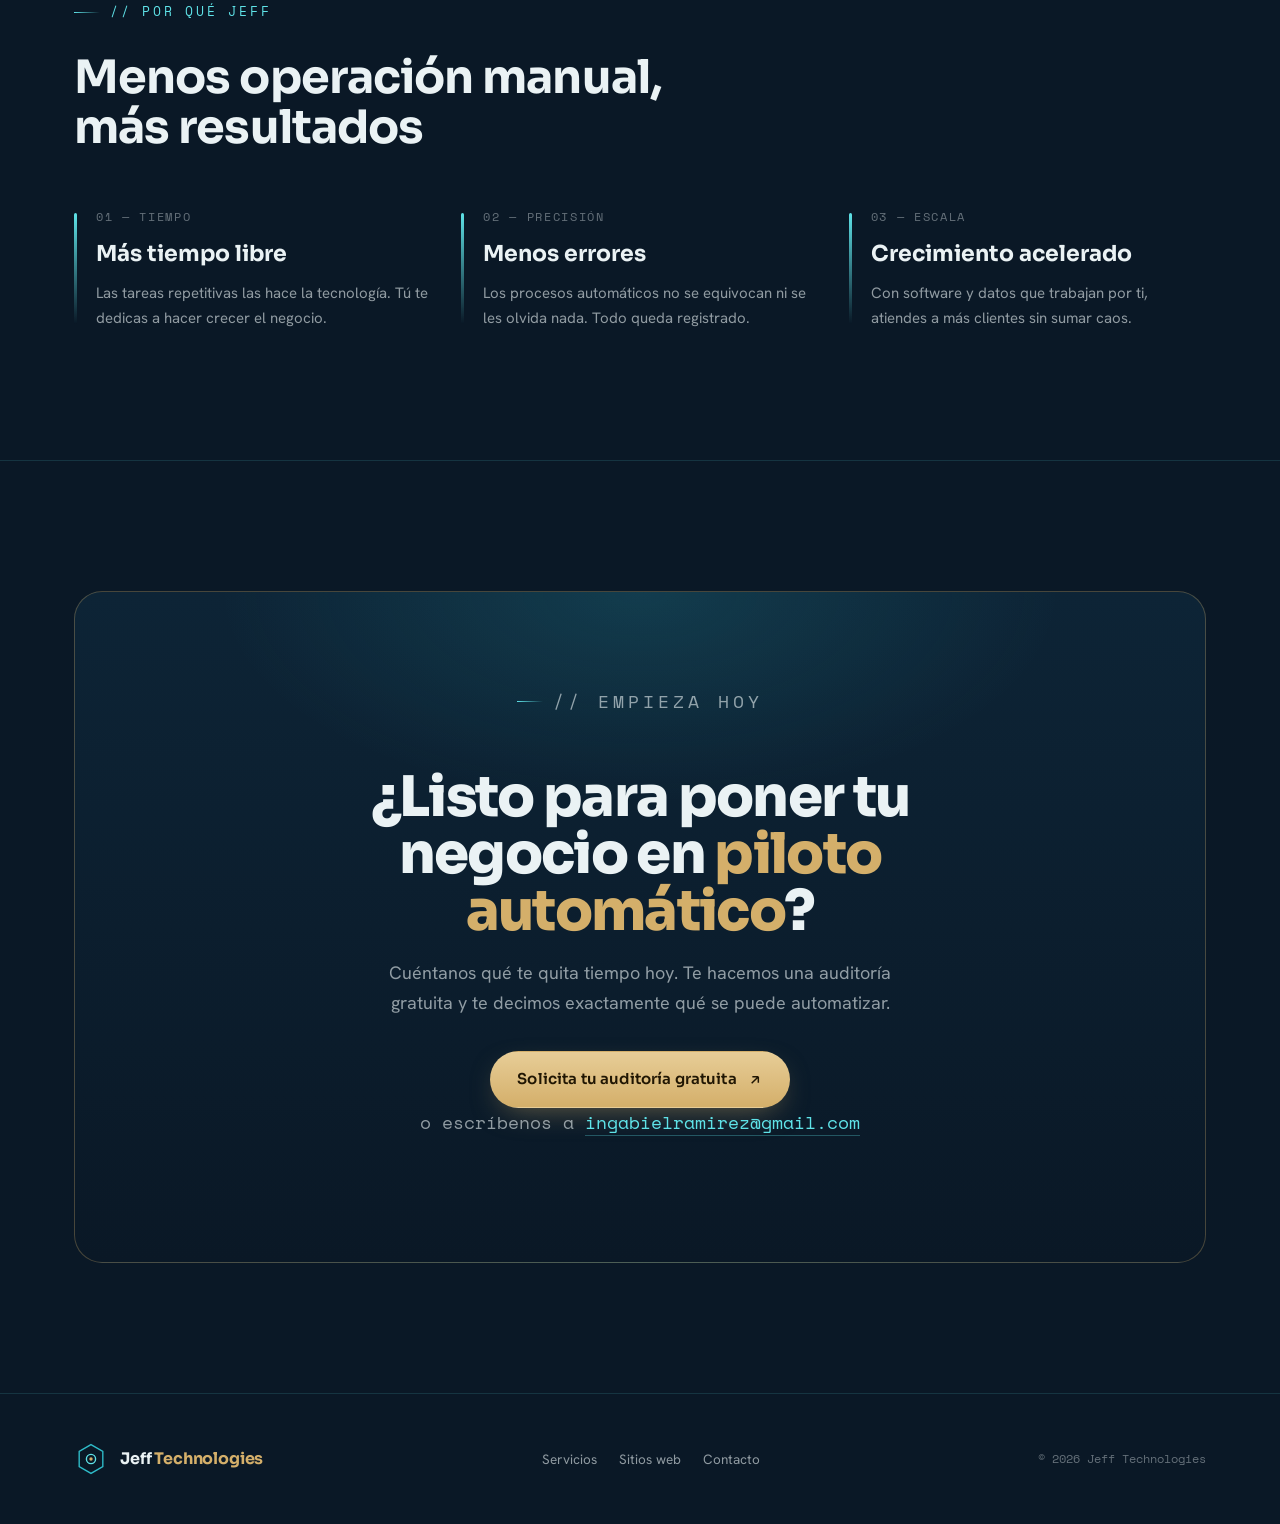
==== commit 3566dc82: "Fase 2: 6 demos completas con identidad propia e iconos Font Awesome" ====
--- a/index.html
+++ b/index.html
@@ -150,7 +150,6 @@
         <div class="grid-work">
 
           <a class="work reveal" href="demos/restaurante/index.html">
-            <span class="work-badge">Próximamente</span>
             <div class="work-thumb" style="background:radial-gradient(120% 120% at 30% 20%, #3a1d1d, #0d2436);"><span class="emoji">🍔</span></div>
             <div class="work-body">
               <span class="work-cat">Restaurante</span>
@@ -161,7 +160,6 @@
           </a>
 
           <a class="work reveal" data-d="1" href="demos/gimnasio/index.html">
-            <span class="work-badge">Próximamente</span>
             <div class="work-thumb" style="background:radial-gradient(120% 120% at 30% 20%, #1d3a2a, #0d2436);"><span class="emoji">💪</span></div>
             <div class="work-body">
               <span class="work-cat">Gimnasio</span>
@@ -172,7 +170,6 @@
           </a>
 
           <a class="work reveal" data-d="2" href="demos/empresa/index.html">
-            <span class="work-badge">Próximamente</span>
             <div class="work-thumb" style="background:radial-gradient(120% 120% at 30% 20%, #1d2a3a, #0d2436);"><span class="emoji">🏢</span></div>
             <div class="work-body">
               <span class="work-cat">Empresa</span>
@@ -183,7 +180,6 @@
           </a>
 
           <a class="work reveal" href="demos/tienda/index.html">
-            <span class="work-badge">Próximamente</span>
             <div class="work-thumb" style="background:radial-gradient(120% 120% at 30% 20%, #33291d, #0d2436);"><span class="emoji">🛍️</span></div>
             <div class="work-body">
               <span class="work-cat">Tienda</span>
@@ -194,7 +190,6 @@
           </a>
 
           <a class="work reveal" data-d="1" href="demos/barberia/index.html">
-            <span class="work-badge">Próximamente</span>
             <div class="work-thumb" style="background:radial-gradient(120% 120% at 30% 20%, #2a1d3a, #0d2436);"><span class="emoji">💈</span></div>
             <div class="work-body">
               <span class="work-cat">Barbería / Salón</span>
@@ -205,7 +200,6 @@
           </a>
 
           <a class="work reveal" data-d="2" href="demos/inmobiliaria/index.html">
-            <span class="work-badge">Próximamente</span>
             <div class="work-thumb" style="background:radial-gradient(120% 120% at 30% 20%, #1d323a, #0d2436);"><span class="emoji">🏠</span></div>
             <div class="work-body">
               <span class="work-cat">Inmobiliaria</span>
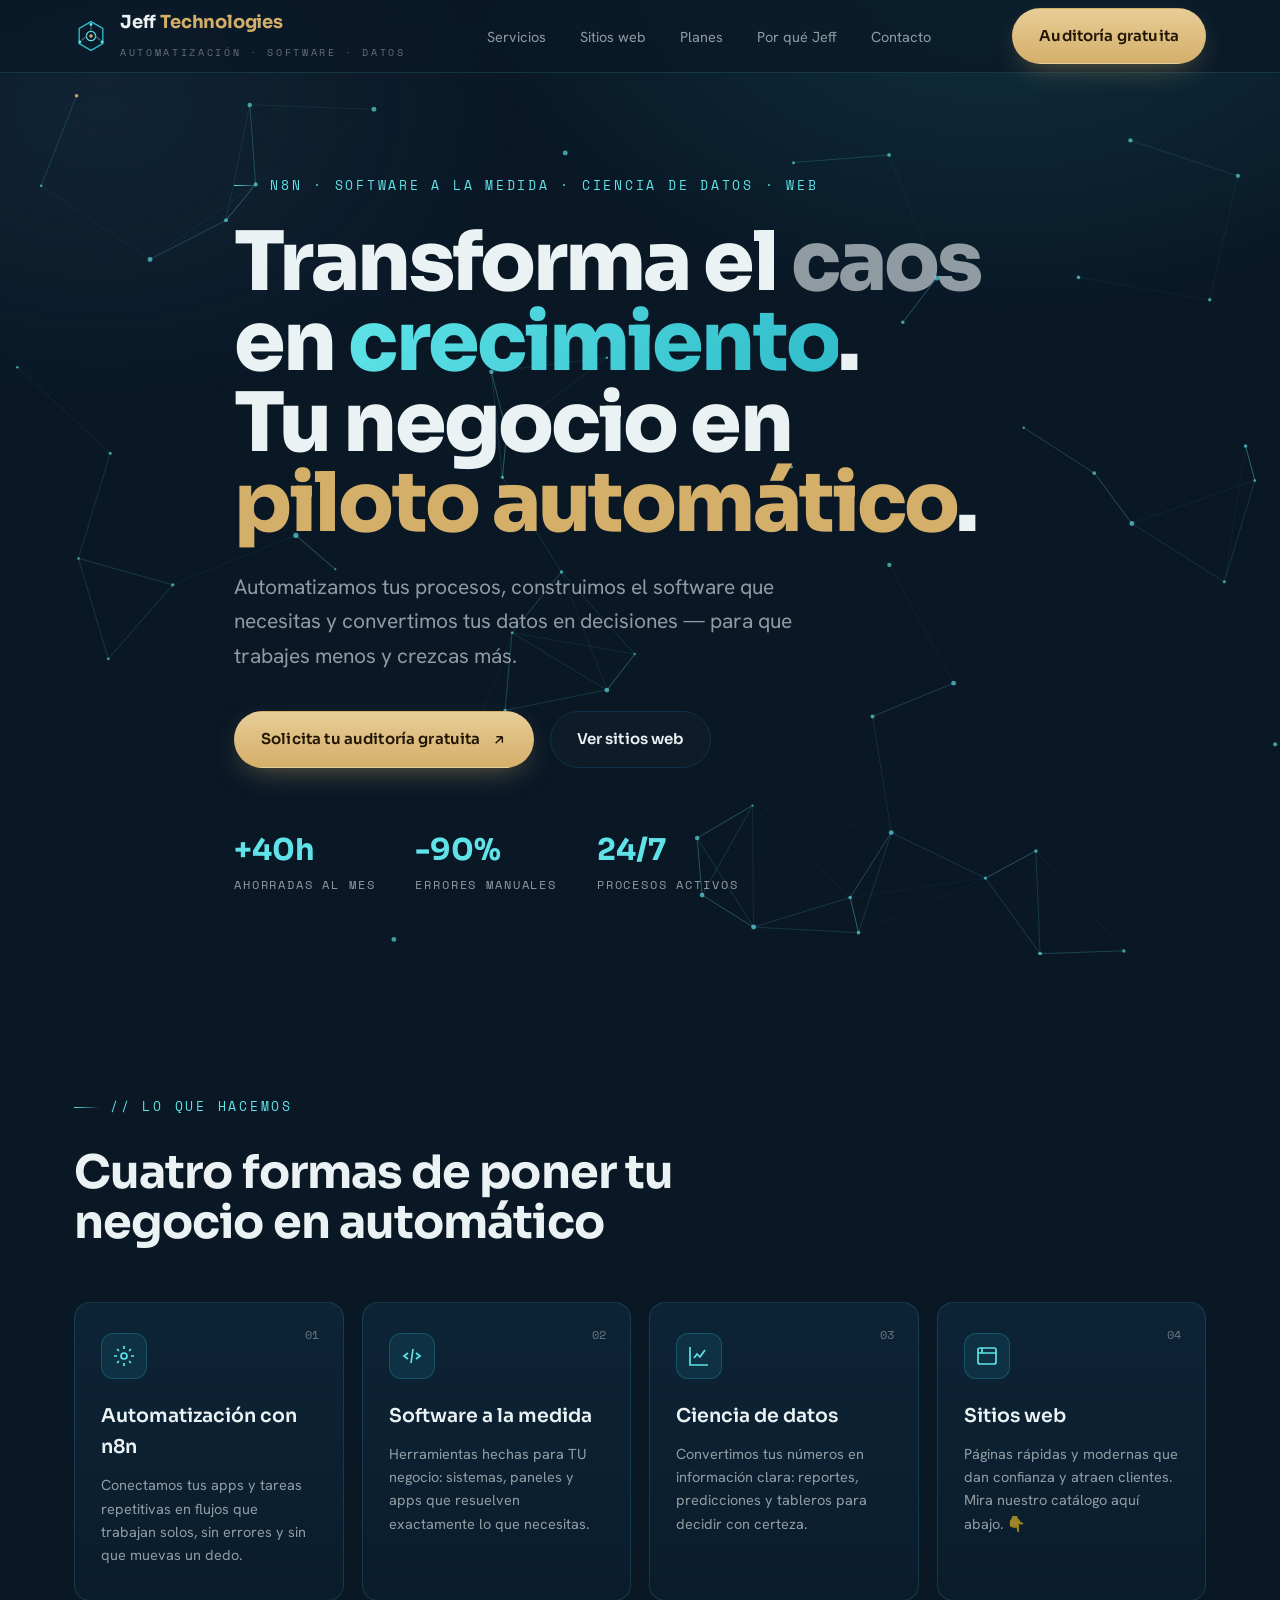
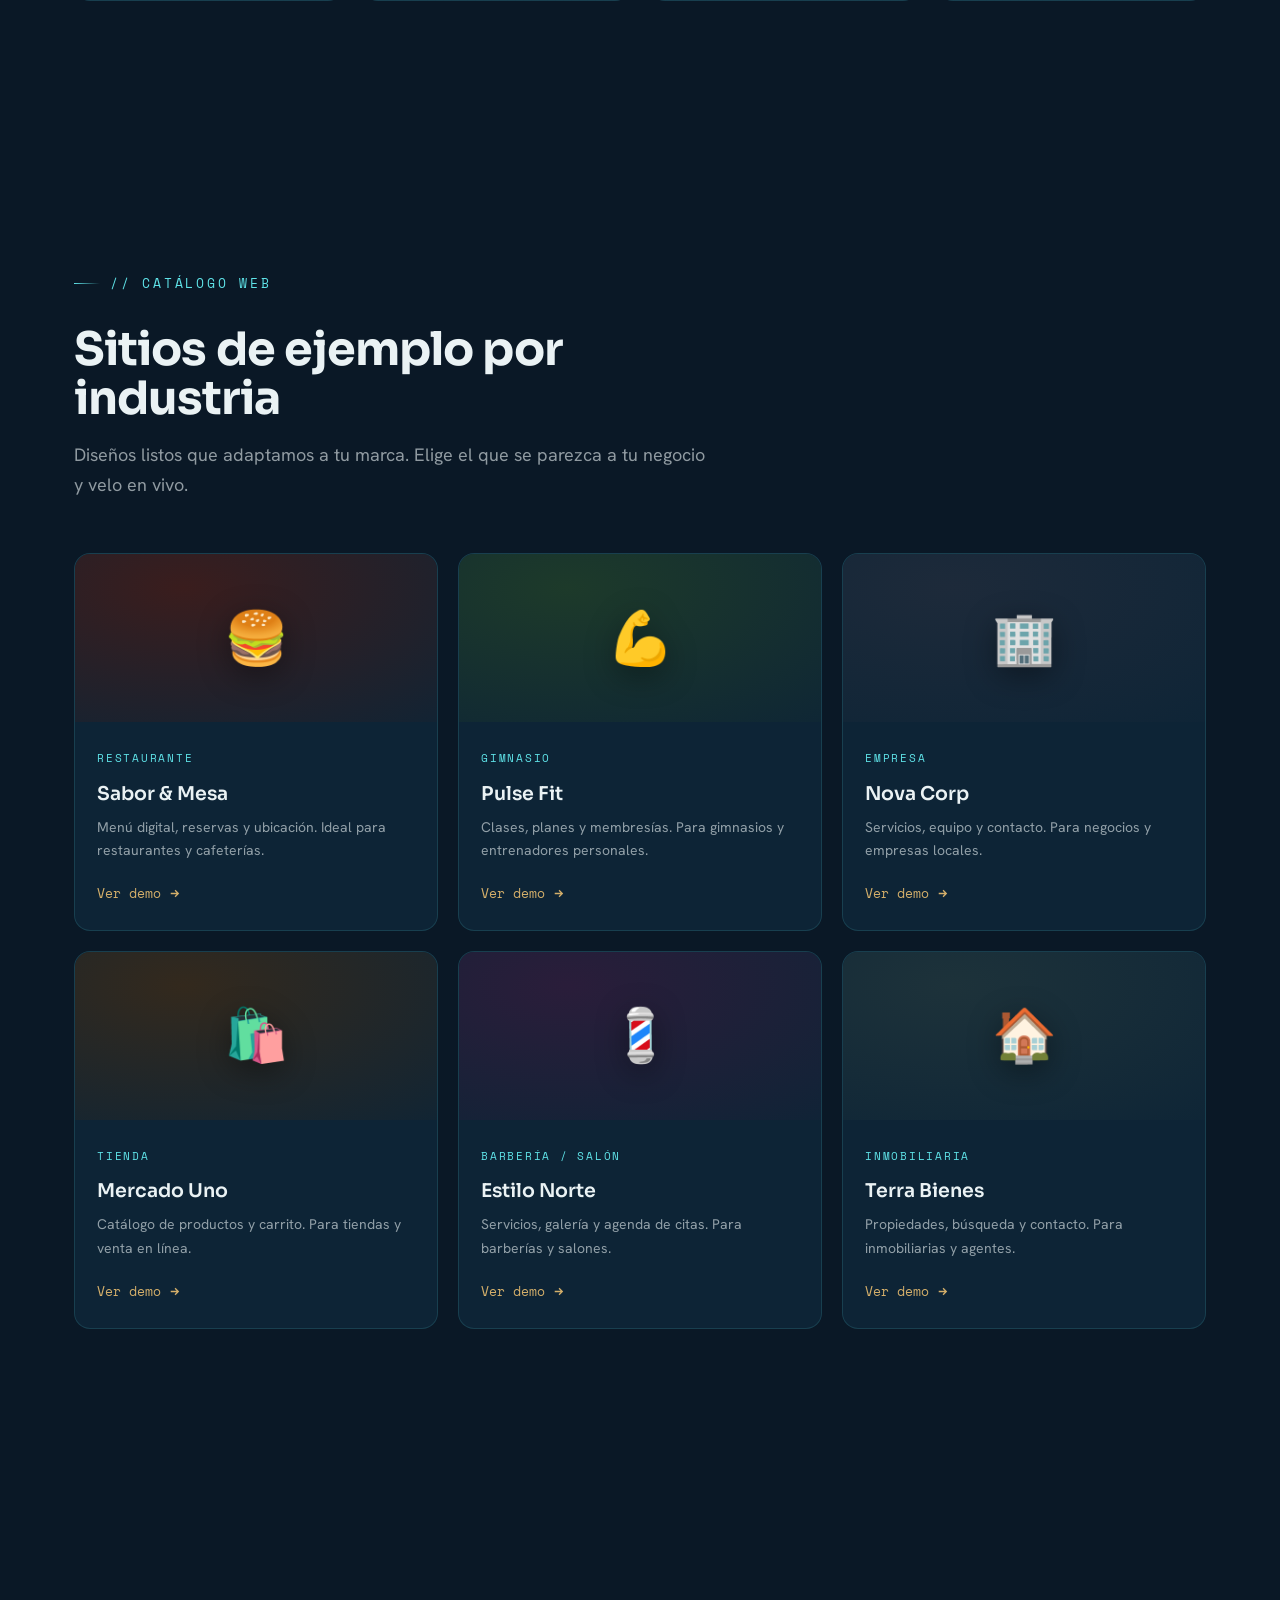
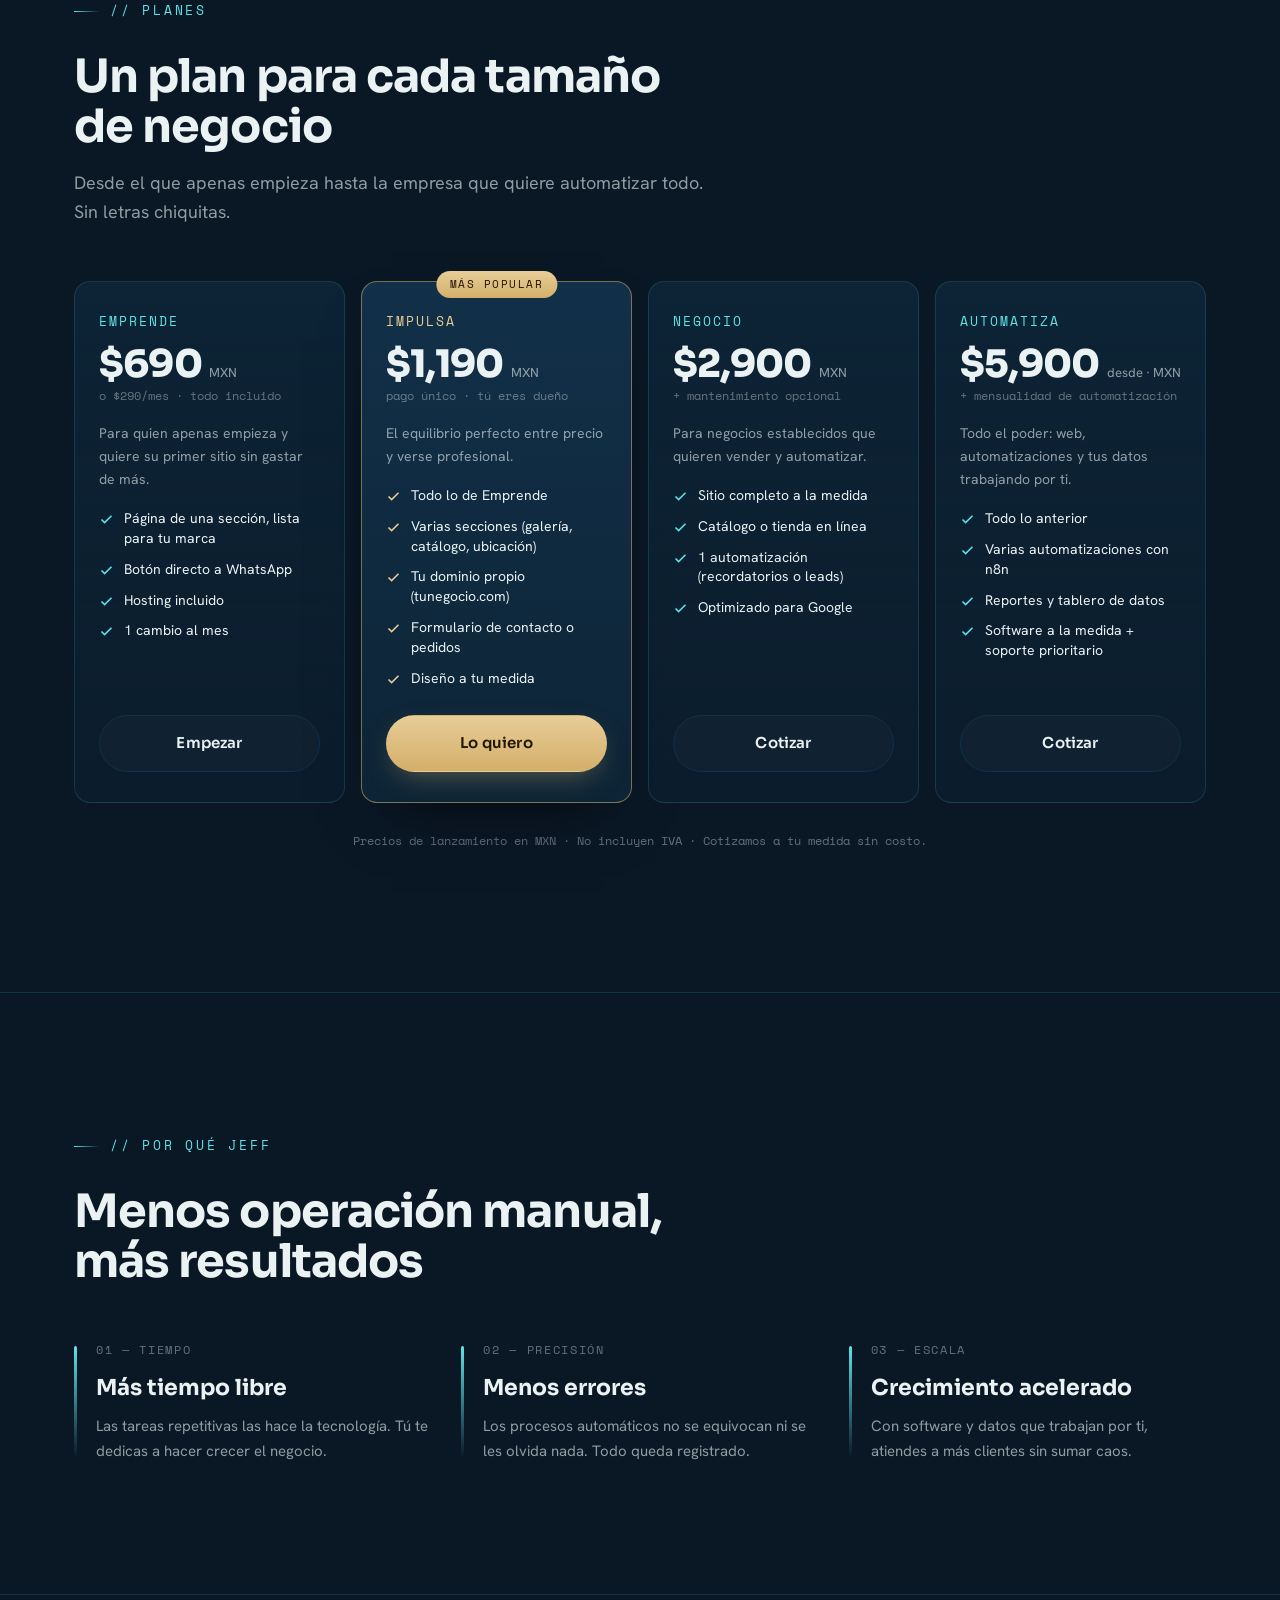
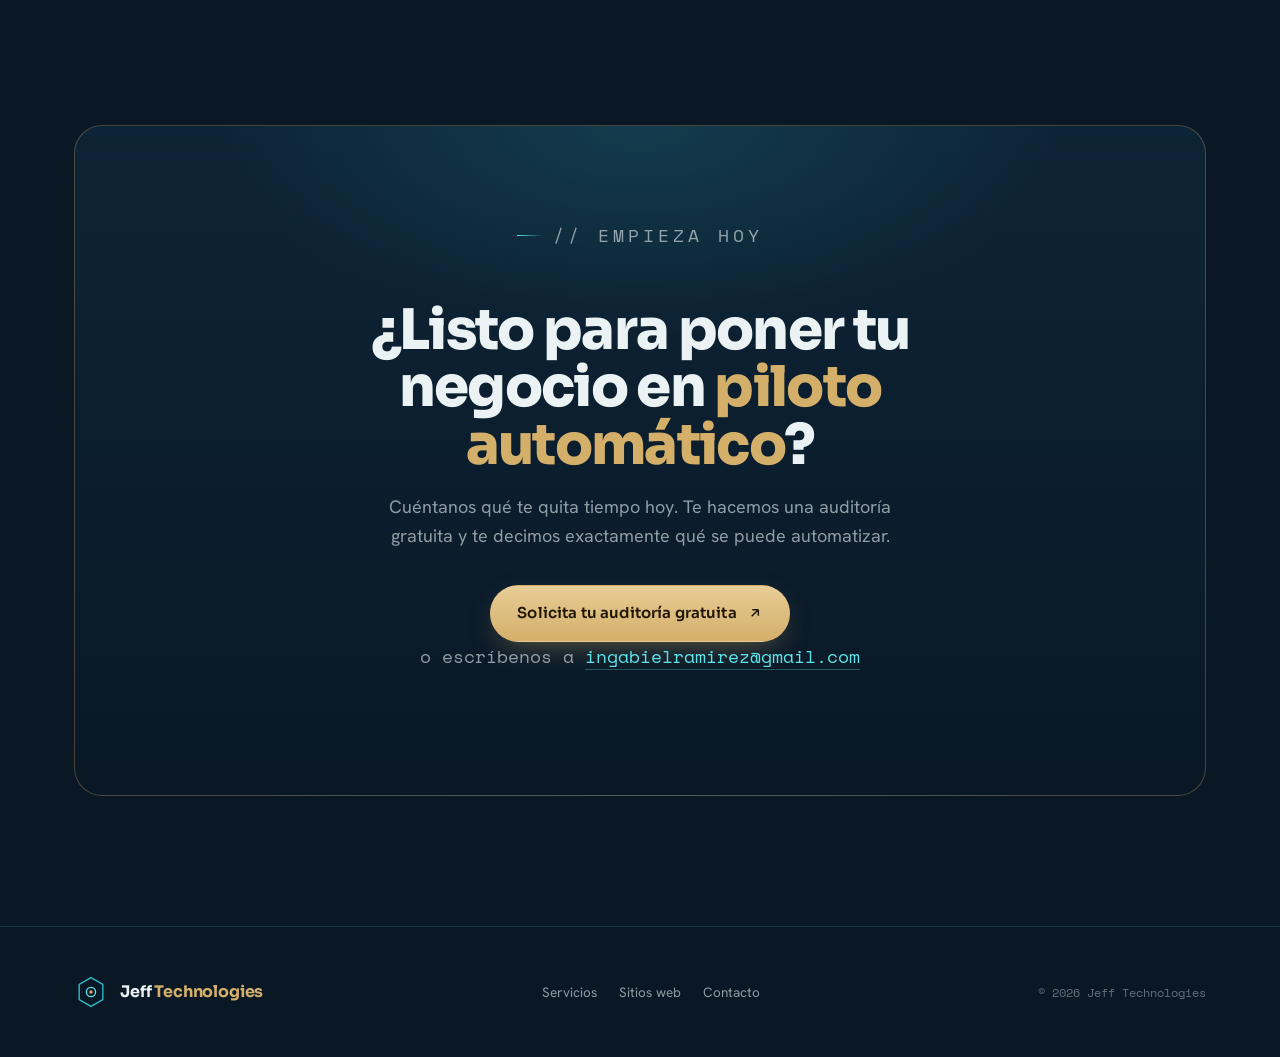
==== commit ba129998: "Agrega seccion Planes (Emprende/Impulsa/Negocio/Automatiza)" ====
--- a/index.html
+++ b/index.html
@@ -45,6 +45,7 @@
         <ul class="nav-links">
           <li><a href="#servicios">Servicios</a></li>
           <li><a href="#trabajos">Sitios web</a></li>
+          <li><a href="#planes">Planes</a></li>
           <li><a href="#porque">Por qué Jeff</a></li>
           <li><a href="#contacto">Contacto</a></li>
         </ul>
@@ -213,6 +214,80 @@
       </div>
     </section>
 
+    <!-- ============ PLANES ============ -->
+    <section class="section" id="planes">
+      <div class="container">
+        <div class="section-head reveal">
+          <p class="eyebrow">// Planes</p>
+          <h2 class="section-title">Un plan para cada tamaño de negocio</h2>
+          <p class="section-sub">Desde el que apenas empieza hasta la empresa que quiere automatizar todo. Sin letras chiquitas.</p>
+        </div>
+
+        <div class="grid-plans">
+
+          <article class="plan reveal">
+            <span class="plan-name">Emprende</span>
+            <div class="plan-price">$690 <small>MXN</small></div>
+            <div class="plan-alt">o $290/mes · todo incluido</div>
+            <p class="plan-desc">Para quien apenas empieza y quiere su primer sitio sin gastar de más.</p>
+            <ul class="plan-features">
+              <li><svg width="15" height="15" viewBox="0 0 24 24" fill="none" stroke="currentColor" stroke-width="2.5"><path d="M20 6L9 17l-5-5"/></svg> Página de una sección, lista para tu marca</li>
+              <li><svg width="15" height="15" viewBox="0 0 24 24" fill="none" stroke="currentColor" stroke-width="2.5"><path d="M20 6L9 17l-5-5"/></svg> Botón directo a WhatsApp</li>
+              <li><svg width="15" height="15" viewBox="0 0 24 24" fill="none" stroke="currentColor" stroke-width="2.5"><path d="M20 6L9 17l-5-5"/></svg> Hosting incluido</li>
+              <li><svg width="15" height="15" viewBox="0 0 24 24" fill="none" stroke="currentColor" stroke-width="2.5"><path d="M20 6L9 17l-5-5"/></svg> 1 cambio al mes</li>
+            </ul>
+            <a class="btn btn-ghost" href="mailto:ingabielramirez@gmail.com?subject=Plan%20Emprende%20-%20Jeff%20Technologies">Empezar</a>
+          </article>
+
+          <article class="plan featured reveal" data-d="1">
+            <span class="plan-badge">Más popular</span>
+            <span class="plan-name">Impulsa</span>
+            <div class="plan-price">$1,190 <small>MXN</small></div>
+            <div class="plan-alt">pago único · tú eres dueño</div>
+            <p class="plan-desc">El equilibrio perfecto entre precio y verse profesional.</p>
+            <ul class="plan-features">
+              <li><svg width="15" height="15" viewBox="0 0 24 24" fill="none" stroke="currentColor" stroke-width="2.5"><path d="M20 6L9 17l-5-5"/></svg> Todo lo de Emprende</li>
+              <li><svg width="15" height="15" viewBox="0 0 24 24" fill="none" stroke="currentColor" stroke-width="2.5"><path d="M20 6L9 17l-5-5"/></svg> Varias secciones (galería, catálogo, ubicación)</li>
+              <li><svg width="15" height="15" viewBox="0 0 24 24" fill="none" stroke="currentColor" stroke-width="2.5"><path d="M20 6L9 17l-5-5"/></svg> Tu dominio propio (tunegocio.com)</li>
+              <li><svg width="15" height="15" viewBox="0 0 24 24" fill="none" stroke="currentColor" stroke-width="2.5"><path d="M20 6L9 17l-5-5"/></svg> Formulario de contacto o pedidos</li>
+              <li><svg width="15" height="15" viewBox="0 0 24 24" fill="none" stroke="currentColor" stroke-width="2.5"><path d="M20 6L9 17l-5-5"/></svg> Diseño a tu medida</li>
+            </ul>
+            <a class="btn btn-gold" href="mailto:ingabielramirez@gmail.com?subject=Plan%20Impulsa%20-%20Jeff%20Technologies">Lo quiero</a>
+          </article>
+
+          <article class="plan reveal" data-d="2">
+            <span class="plan-name">Negocio</span>
+            <div class="plan-price">$2,900 <small>MXN</small></div>
+            <div class="plan-alt">+ mantenimiento opcional</div>
+            <p class="plan-desc">Para negocios establecidos que quieren vender y automatizar.</p>
+            <ul class="plan-features">
+              <li><svg width="15" height="15" viewBox="0 0 24 24" fill="none" stroke="currentColor" stroke-width="2.5"><path d="M20 6L9 17l-5-5"/></svg> Sitio completo a la medida</li>
+              <li><svg width="15" height="15" viewBox="0 0 24 24" fill="none" stroke="currentColor" stroke-width="2.5"><path d="M20 6L9 17l-5-5"/></svg> Catálogo o tienda en línea</li>
+              <li><svg width="15" height="15" viewBox="0 0 24 24" fill="none" stroke="currentColor" stroke-width="2.5"><path d="M20 6L9 17l-5-5"/></svg> 1 automatización (recordatorios o leads)</li>
+              <li><svg width="15" height="15" viewBox="0 0 24 24" fill="none" stroke="currentColor" stroke-width="2.5"><path d="M20 6L9 17l-5-5"/></svg> Optimizado para Google</li>
+            </ul>
+            <a class="btn btn-ghost" href="mailto:ingabielramirez@gmail.com?subject=Plan%20Negocio%20-%20Jeff%20Technologies">Cotizar</a>
+          </article>
+
+          <article class="plan reveal" data-d="3">
+            <span class="plan-name">Automatiza</span>
+            <div class="plan-price">$5,900 <small>desde · MXN</small></div>
+            <div class="plan-alt">+ mensualidad de automatización</div>
+            <p class="plan-desc">Todo el poder: web, automatizaciones y tus datos trabajando por ti.</p>
+            <ul class="plan-features">
+              <li><svg width="15" height="15" viewBox="0 0 24 24" fill="none" stroke="currentColor" stroke-width="2.5"><path d="M20 6L9 17l-5-5"/></svg> Todo lo anterior</li>
+              <li><svg width="15" height="15" viewBox="0 0 24 24" fill="none" stroke="currentColor" stroke-width="2.5"><path d="M20 6L9 17l-5-5"/></svg> Varias automatizaciones con n8n</li>
+              <li><svg width="15" height="15" viewBox="0 0 24 24" fill="none" stroke="currentColor" stroke-width="2.5"><path d="M20 6L9 17l-5-5"/></svg> Reportes y tablero de datos</li>
+              <li><svg width="15" height="15" viewBox="0 0 24 24" fill="none" stroke="currentColor" stroke-width="2.5"><path d="M20 6L9 17l-5-5"/></svg> Software a la medida + soporte prioritario</li>
+            </ul>
+            <a class="btn btn-ghost" href="mailto:ingabielramirez@gmail.com?subject=Plan%20Automatiza%20-%20Jeff%20Technologies">Cotizar</a>
+          </article>
+
+        </div>
+        <p class="plan-note reveal">Precios de lanzamiento en MXN · No incluyen IVA · Cotizamos a tu medida sin costo.</p>
+      </div>
+    </section>
+
     <!-- ============ POR QUÉ JEFF ============ -->
     <section class="section why" id="porque">
       <div class="container">
--- a/css/styles.css
+++ b/css/styles.css
@@ -388,6 +388,99 @@
   z-index: 2;
 }
 
+/* Planes --------------------------------------------------- */
+.grid-plans {
+  display: grid;
+  grid-template-columns: repeat(4, 1fr);
+  gap: 16px;
+  align-items: stretch;
+}
+.plan {
+  display: flex;
+  flex-direction: column;
+  background: linear-gradient(180deg, var(--ink-2), rgba(13, 36, 54, 0.4));
+  border: 1px solid var(--line);
+  border-radius: var(--radius);
+  padding: 30px 24px 30px;
+  position: relative;
+  transition: transform 0.3s var(--ease), border-color 0.3s var(--ease);
+}
+.plan:hover { transform: translateY(-6px); border-color: rgba(95, 227, 232, 0.35); }
+.plan.featured {
+  border-color: rgba(212, 175, 106, 0.55);
+  background: linear-gradient(180deg, #123049, var(--ink-2));
+  box-shadow: 0 30px 60px -30px rgba(0, 0, 0, 0.7);
+}
+.plan-badge {
+  position: absolute;
+  top: -11px; left: 50%;
+  transform: translateX(-50%);
+  background: linear-gradient(180deg, var(--gold-soft), var(--gold));
+  color: #201603;
+  font-family: var(--font-mono);
+  font-size: 10.5px;
+  letter-spacing: 0.14em;
+  text-transform: uppercase;
+  padding: 5px 14px;
+  border-radius: 999px;
+  white-space: nowrap;
+}
+.plan-name {
+  font-family: var(--font-mono);
+  font-size: 12.5px;
+  letter-spacing: 0.16em;
+  text-transform: uppercase;
+  color: var(--cyan);
+}
+.plan.featured .plan-name { color: var(--gold-soft); }
+.plan-price {
+  font-family: var(--font-display);
+  font-weight: 800;
+  font-size: 38px;
+  letter-spacing: -0.02em;
+  line-height: 1;
+  margin: 12px 0 4px;
+}
+.plan-price small {
+  font-family: var(--font-body);
+  font-weight: 400;
+  font-size: 13px;
+  color: var(--muted);
+  letter-spacing: 0;
+}
+.plan-alt {
+  font-family: var(--font-mono);
+  font-size: 11.5px;
+  color: var(--muted-2);
+}
+.plan-desc { font-size: 14px; color: var(--muted); margin: 16px 0 18px; }
+.plan-features {
+  list-style: none;
+  margin: 0 0 26px;
+  padding: 0;
+  display: flex;
+  flex-direction: column;
+  gap: 11px;
+}
+.plan-features li {
+  display: flex;
+  gap: 10px;
+  align-items: flex-start;
+  font-size: 14px;
+  color: var(--text);
+  line-height: 1.42;
+}
+.plan-features svg { flex: none; margin-top: 3px; color: var(--cyan); }
+.plan.featured .plan-features svg { color: var(--gold-soft); }
+.plan .btn { margin-top: auto; justify-content: center; width: 100%; }
+.plan-note {
+  text-align: center;
+  margin-top: 28px;
+  font-family: var(--font-mono);
+  font-size: 12px;
+  color: var(--muted-2);
+}
+
 /* ¿Por qué Jeff? ------------------------------------------ */
 .why { border-top: 1px solid var(--line); border-bottom: 1px solid var(--line); }
 .grid-why { display: grid; grid-template-columns: repeat(3, 1fr); gap: 30px; }
@@ -482,6 +575,7 @@
 @media (max-width: 940px) {
   .grid-services { grid-template-columns: repeat(2, 1fr); }
   .grid-work { grid-template-columns: repeat(2, 1fr); }
+  .grid-plans { grid-template-columns: repeat(2, 1fr); }
   .grid-why { grid-template-columns: 1fr; gap: 22px; }
 }
 
@@ -511,7 +605,7 @@
   .brand-tag { display: none; }
 }
 @media (max-width: 520px) {
-  .grid-services, .grid-work { grid-template-columns: 1fr; }
+  .grid-services, .grid-work, .grid-plans { grid-template-columns: 1fr; }
 }
 
 /* Accesibilidad ------------------------------------------- */
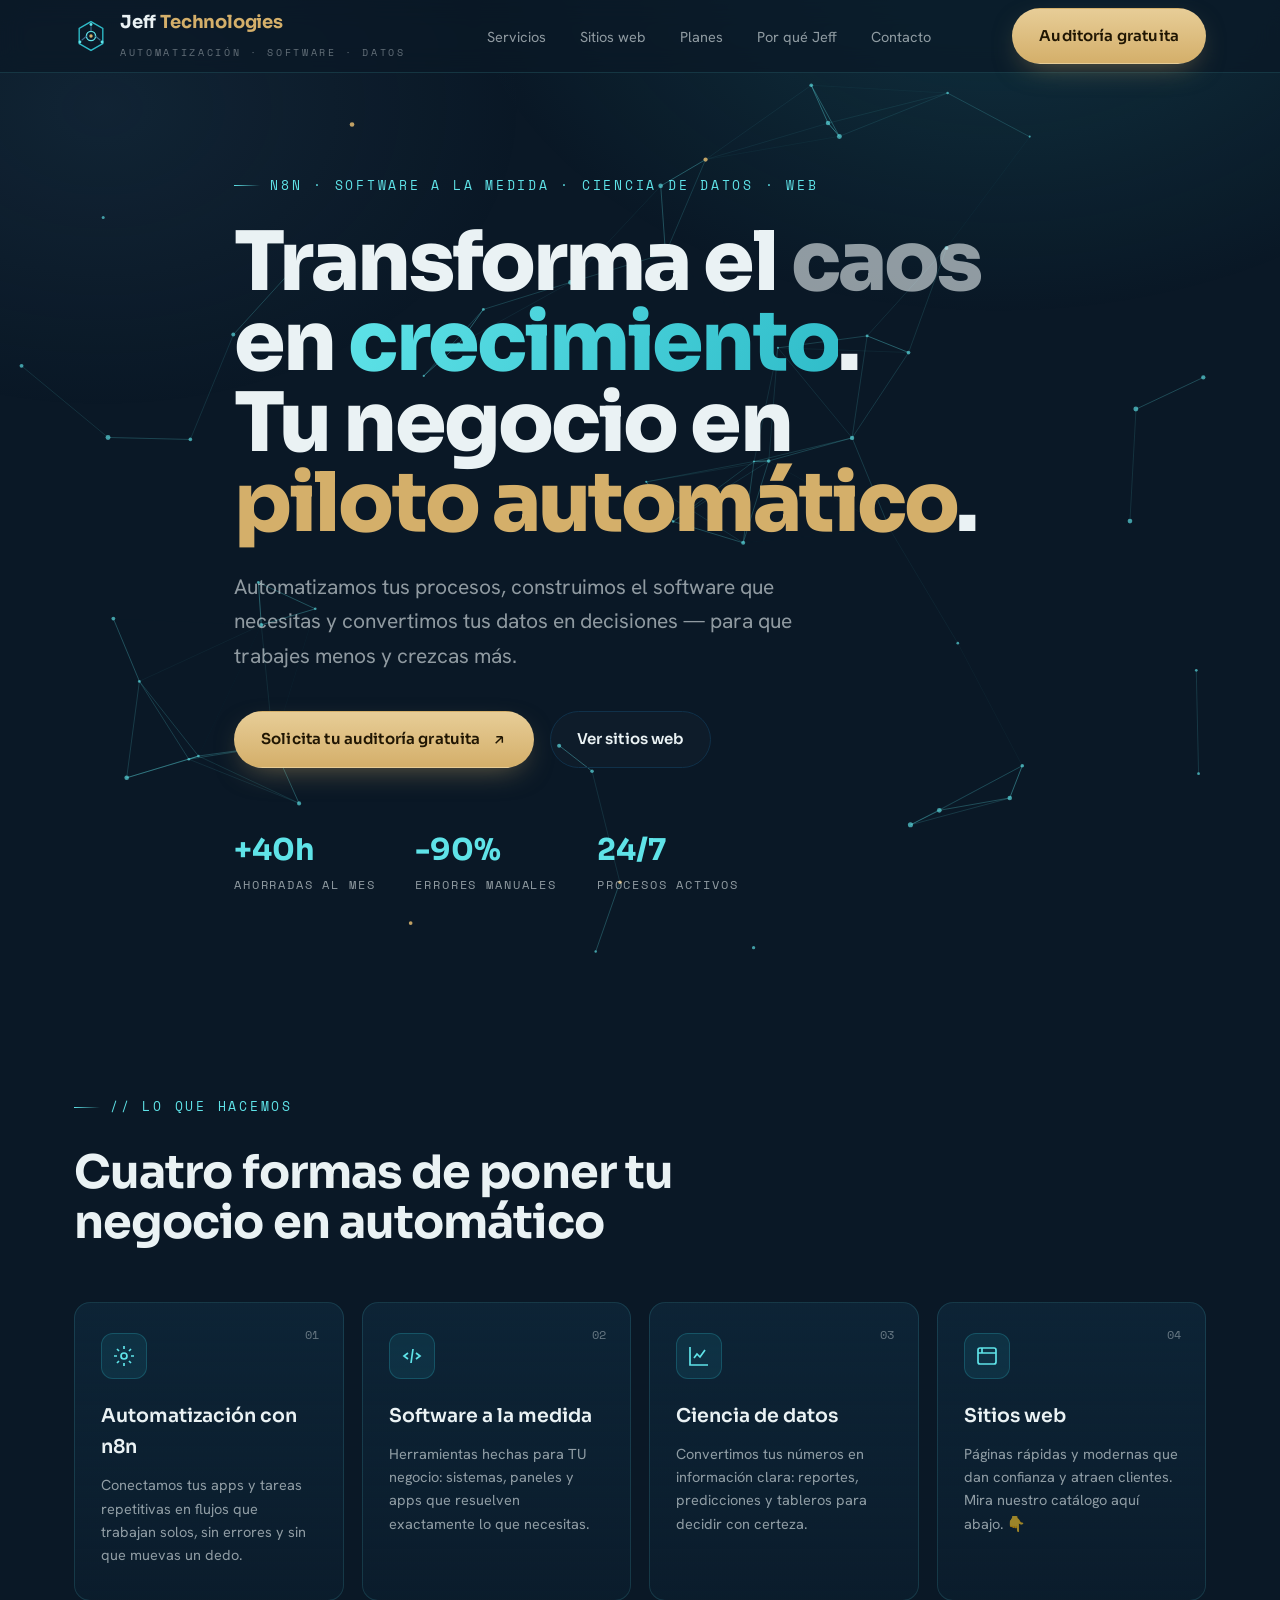
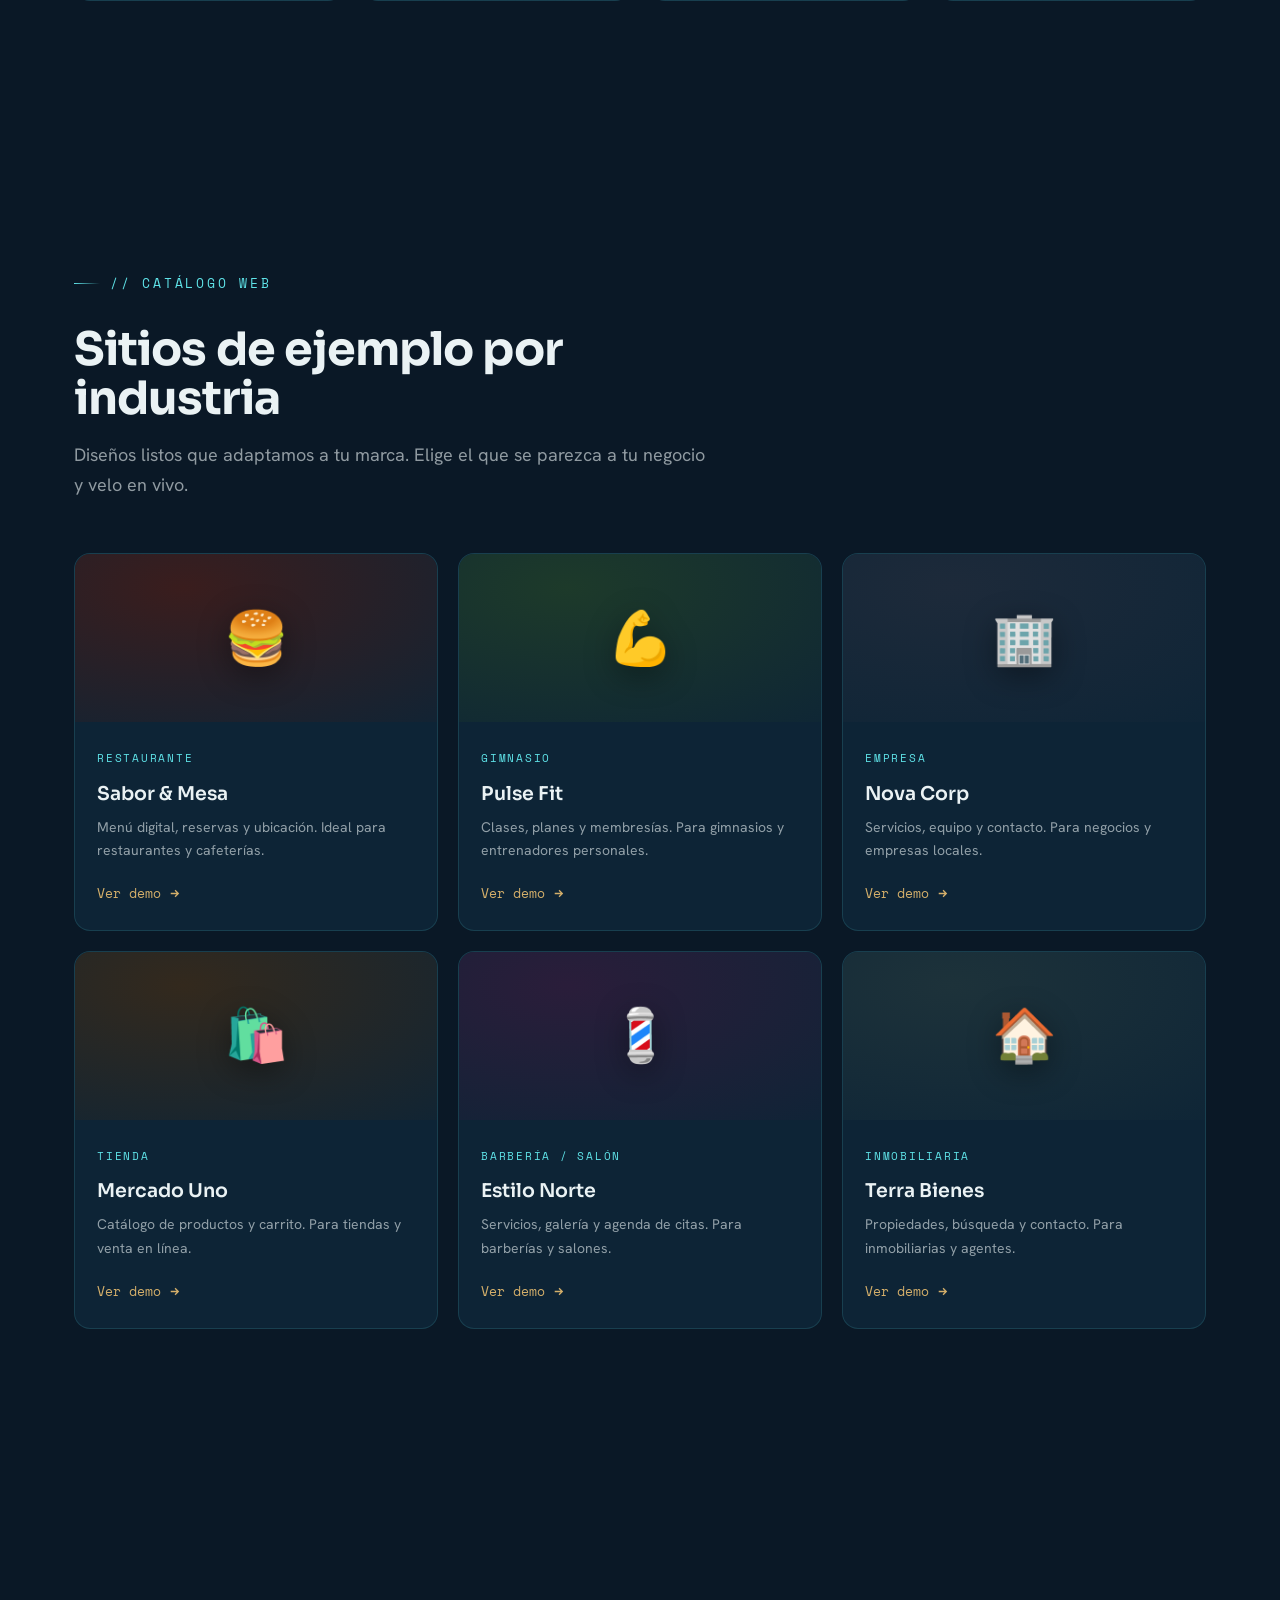
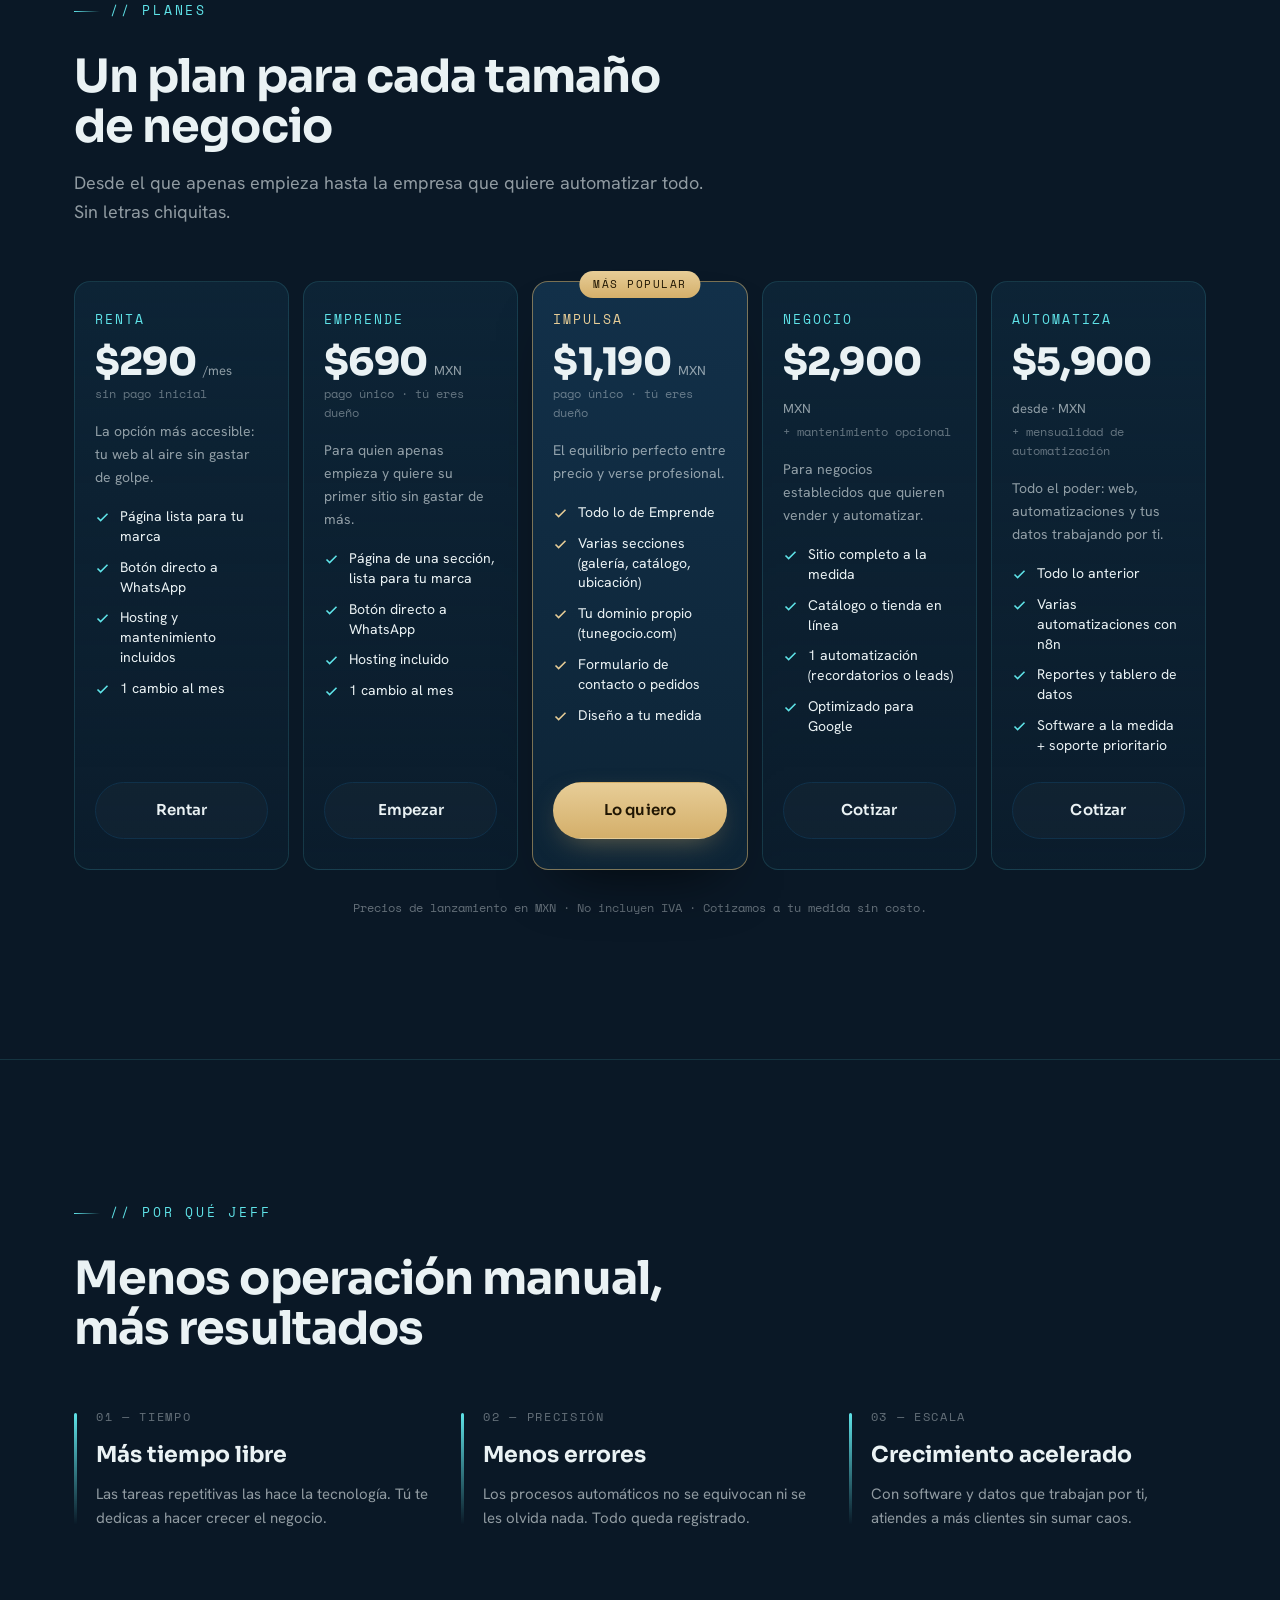
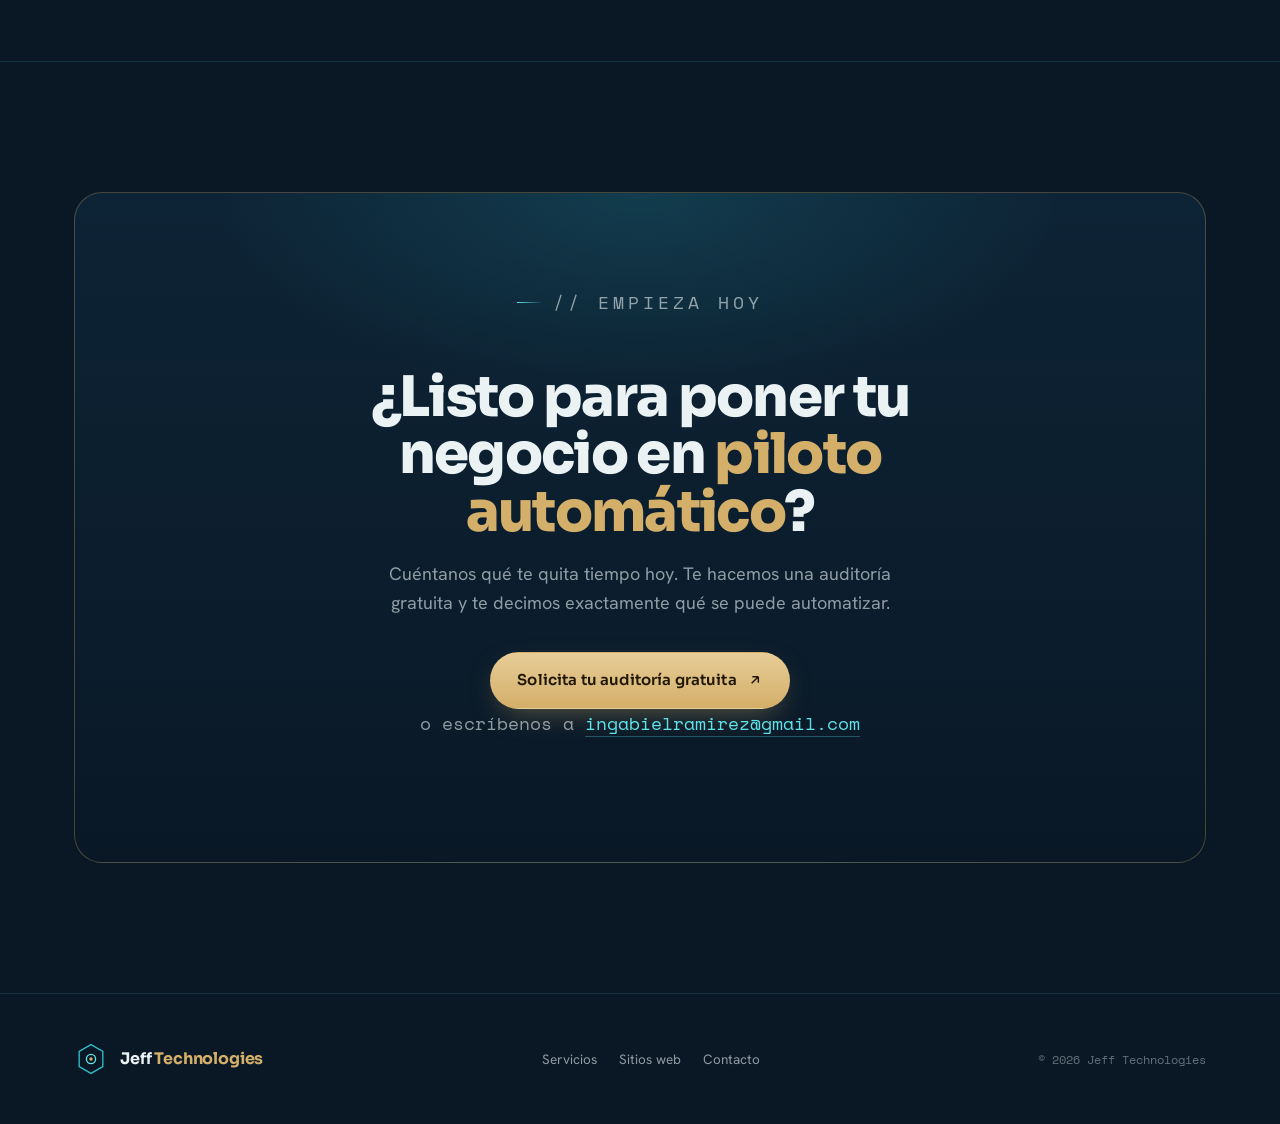
==== commit e589bc7a: "Plan Renta (\/mes) en su propia tarjeta; rejilla de 5 planes" ====
--- a/index.html
+++ b/index.html
@@ -226,9 +226,23 @@
         <div class="grid-plans">
 
           <article class="plan reveal">
+            <span class="plan-name">Renta</span>
+            <div class="plan-price">$290 <small>/mes</small></div>
+            <div class="plan-alt">sin pago inicial</div>
+            <p class="plan-desc">La opción más accesible: tu web al aire sin gastar de golpe.</p>
+            <ul class="plan-features">
+              <li><svg width="15" height="15" viewBox="0 0 24 24" fill="none" stroke="currentColor" stroke-width="2.5"><path d="M20 6L9 17l-5-5"/></svg> Página lista para tu marca</li>
+              <li><svg width="15" height="15" viewBox="0 0 24 24" fill="none" stroke="currentColor" stroke-width="2.5"><path d="M20 6L9 17l-5-5"/></svg> Botón directo a WhatsApp</li>
+              <li><svg width="15" height="15" viewBox="0 0 24 24" fill="none" stroke="currentColor" stroke-width="2.5"><path d="M20 6L9 17l-5-5"/></svg> Hosting y mantenimiento incluidos</li>
+              <li><svg width="15" height="15" viewBox="0 0 24 24" fill="none" stroke="currentColor" stroke-width="2.5"><path d="M20 6L9 17l-5-5"/></svg> 1 cambio al mes</li>
+            </ul>
+            <a class="btn btn-ghost" href="mailto:ingabielramirez@gmail.com?subject=Plan%20Renta%20-%20Jeff%20Technologies">Rentar</a>
+          </article>
+
+          <article class="plan reveal" data-d="1">
             <span class="plan-name">Emprende</span>
             <div class="plan-price">$690 <small>MXN</small></div>
-            <div class="plan-alt">o $290/mes · todo incluido</div>
+            <div class="plan-alt">pago único · tú eres dueño</div>
             <p class="plan-desc">Para quien apenas empieza y quiere su primer sitio sin gastar de más.</p>
             <ul class="plan-features">
               <li><svg width="15" height="15" viewBox="0 0 24 24" fill="none" stroke="currentColor" stroke-width="2.5"><path d="M20 6L9 17l-5-5"/></svg> Página de una sección, lista para tu marca</li>
@@ -239,7 +253,7 @@
             <a class="btn btn-ghost" href="mailto:ingabielramirez@gmail.com?subject=Plan%20Emprende%20-%20Jeff%20Technologies">Empezar</a>
           </article>
 
-          <article class="plan featured reveal" data-d="1">
+          <article class="plan featured reveal" data-d="2">
             <span class="plan-badge">Más popular</span>
             <span class="plan-name">Impulsa</span>
             <div class="plan-price">$1,190 <small>MXN</small></div>
@@ -255,7 +269,7 @@
             <a class="btn btn-gold" href="mailto:ingabielramirez@gmail.com?subject=Plan%20Impulsa%20-%20Jeff%20Technologies">Lo quiero</a>
           </article>
 
-          <article class="plan reveal" data-d="2">
+          <article class="plan reveal" data-d="3">
             <span class="plan-name">Negocio</span>
             <div class="plan-price">$2,900 <small>MXN</small></div>
             <div class="plan-alt">+ mantenimiento opcional</div>
@@ -269,7 +283,7 @@
             <a class="btn btn-ghost" href="mailto:ingabielramirez@gmail.com?subject=Plan%20Negocio%20-%20Jeff%20Technologies">Cotizar</a>
           </article>
 
-          <article class="plan reveal" data-d="3">
+          <article class="plan reveal" data-d="4">
             <span class="plan-name">Automatiza</span>
             <div class="plan-price">$5,900 <small>desde · MXN</small></div>
             <div class="plan-alt">+ mensualidad de automatización</div>
--- a/css/styles.css
+++ b/css/styles.css
@@ -391,8 +391,8 @@
 /* Planes --------------------------------------------------- */
 .grid-plans {
   display: grid;
-  grid-template-columns: repeat(4, 1fr);
-  gap: 16px;
+  grid-template-columns: repeat(5, 1fr);
+  gap: 14px;
   align-items: stretch;
 }
 .plan {
@@ -401,7 +401,7 @@
   background: linear-gradient(180deg, var(--ink-2), rgba(13, 36, 54, 0.4));
   border: 1px solid var(--line);
   border-radius: var(--radius);
-  padding: 30px 24px 30px;
+  padding: 28px 20px 30px;
   position: relative;
   transition: transform 0.3s var(--ease), border-color 0.3s var(--ease);
 }
@@ -480,6 +480,9 @@
   font-size: 12px;
   color: var(--muted-2);
 }
+@media (max-width: 1080px) { .grid-plans { grid-template-columns: repeat(3, 1fr); } }
+@media (max-width: 720px)  { .grid-plans { grid-template-columns: repeat(2, 1fr); } }
+@media (max-width: 480px)  { .grid-plans { grid-template-columns: 1fr; } }
 
 /* ¿Por qué Jeff? ------------------------------------------ */
 .why { border-top: 1px solid var(--line); border-bottom: 1px solid var(--line); }
@@ -575,7 +578,6 @@
 @media (max-width: 940px) {
   .grid-services { grid-template-columns: repeat(2, 1fr); }
   .grid-work { grid-template-columns: repeat(2, 1fr); }
-  .grid-plans { grid-template-columns: repeat(2, 1fr); }
   .grid-why { grid-template-columns: 1fr; gap: 22px; }
 }
 
@@ -605,7 +607,7 @@
   .brand-tag { display: none; }
 }
 @media (max-width: 520px) {
-  .grid-services, .grid-work, .grid-plans { grid-template-columns: 1fr; }
+  .grid-services, .grid-work { grid-template-columns: 1fr; }
 }
 
 /* Accesibilidad ------------------------------------------- */
